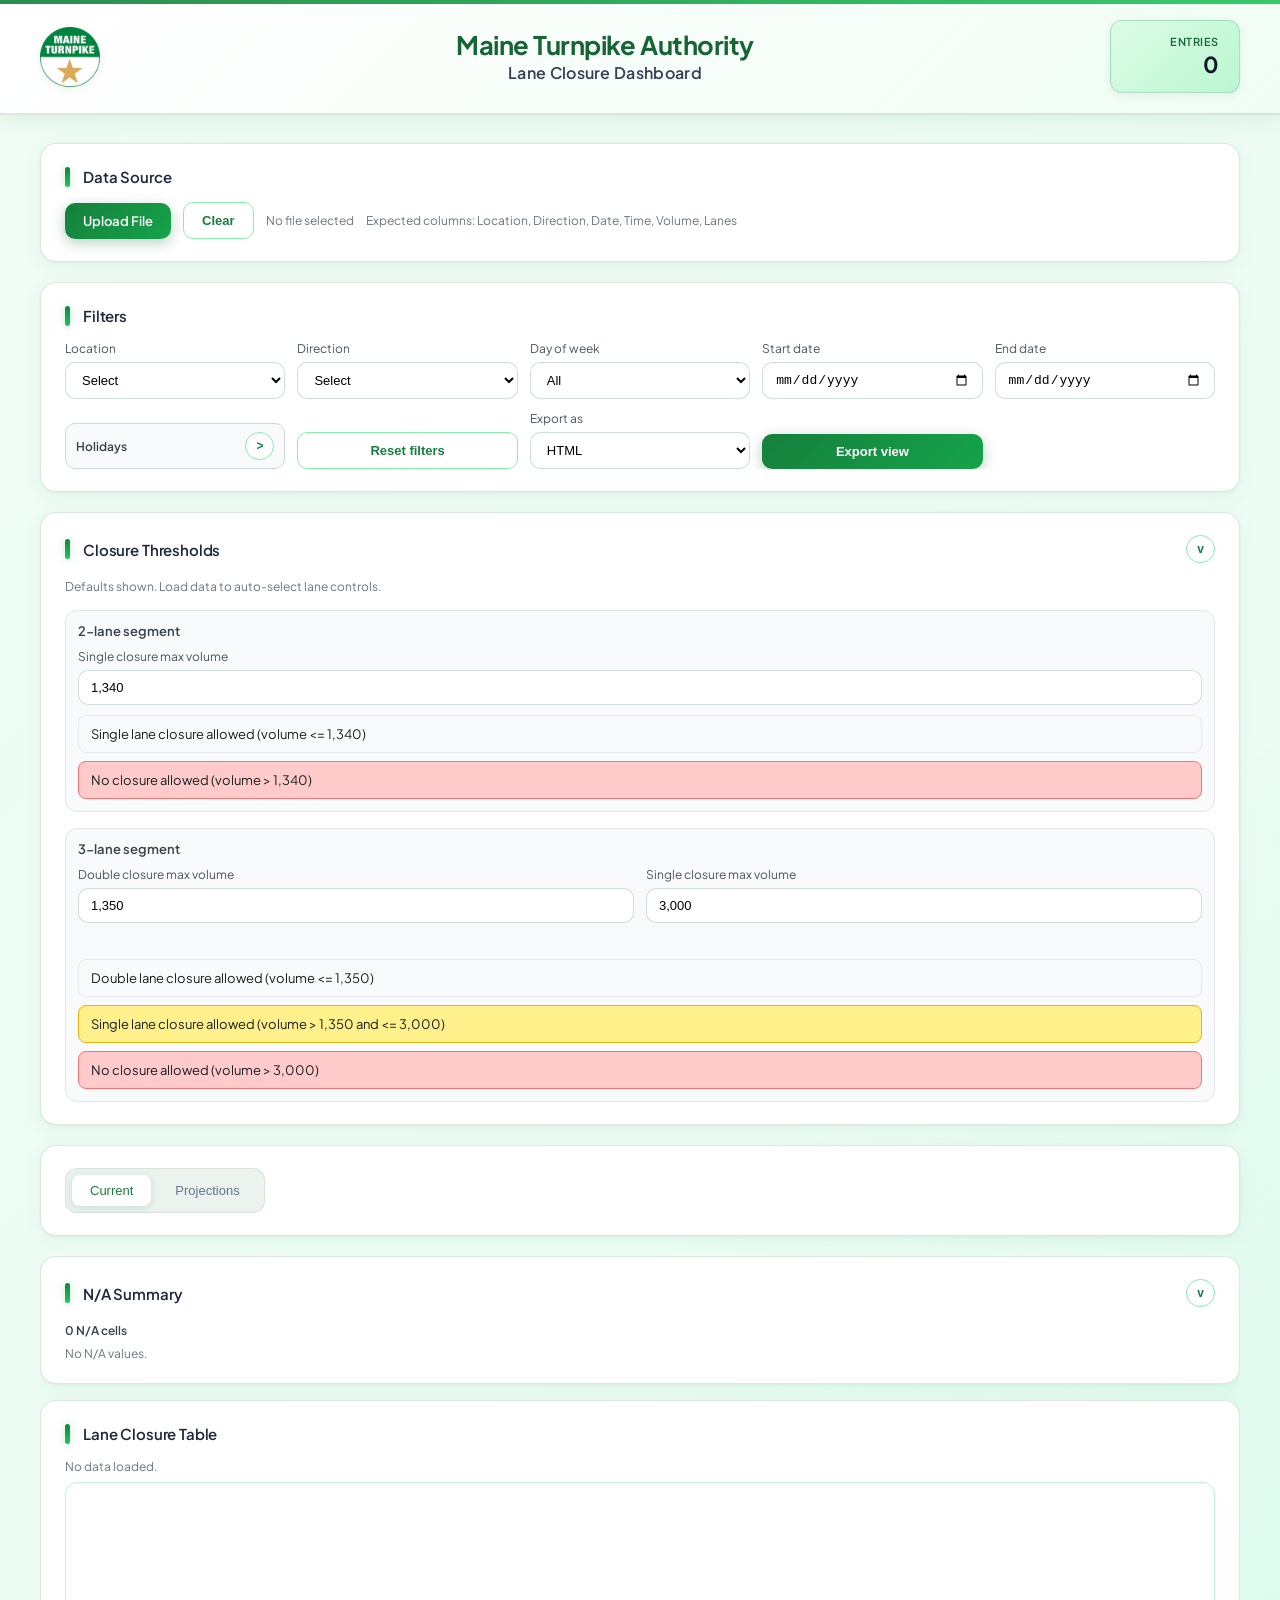
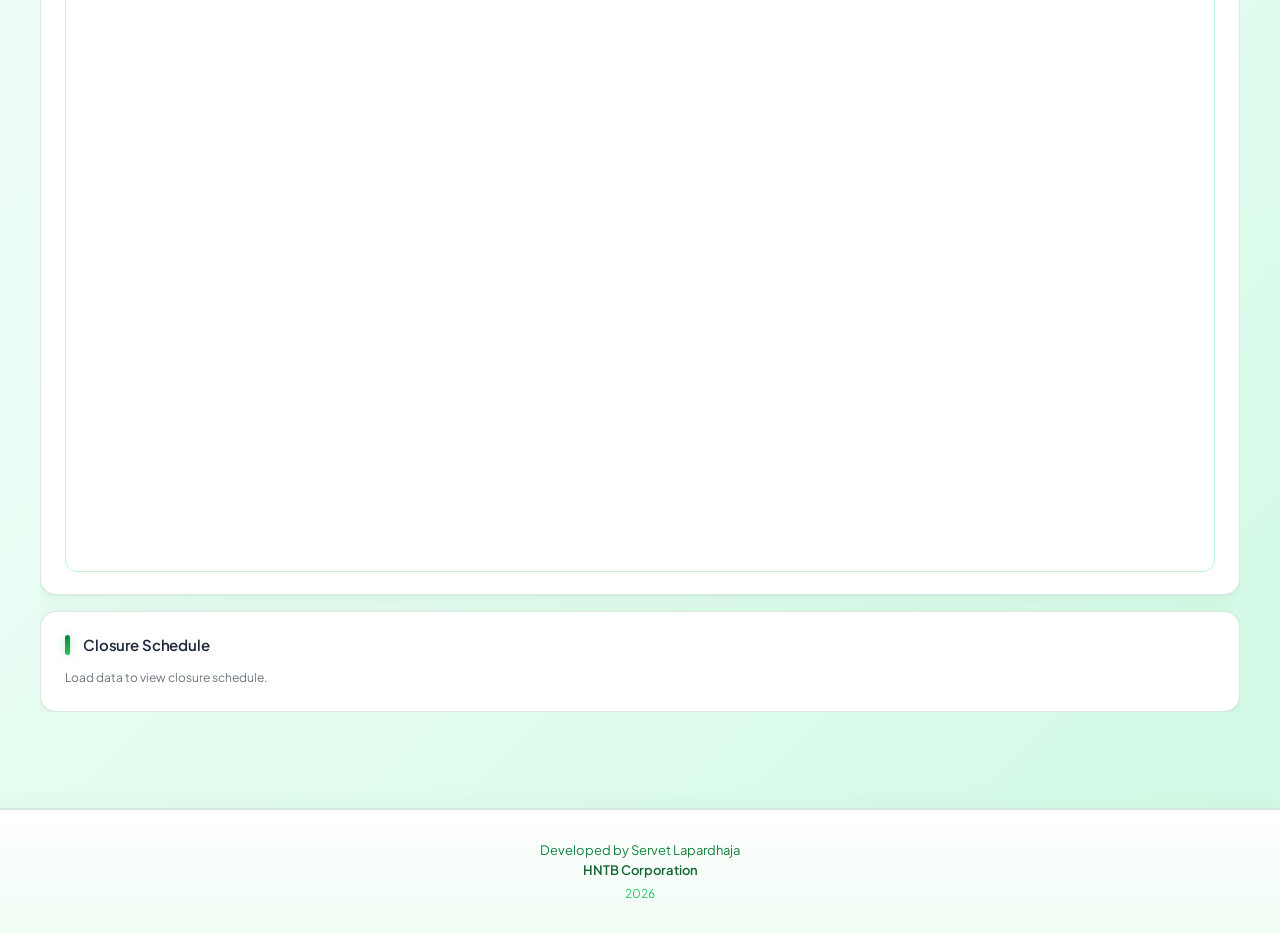
==== index.html @ 7da0a508 "first commit" ====
<!doctype html>
<html lang="en">
  <head>
    <meta charset="UTF-8" />
    <meta name="viewport" content="width=device-width, initial-scale=1" />
    <title>Maine Turnpike Authority – Lane Closure Dashboard</title>
    <link rel="preconnect" href="https://fonts.googleapis.com" />
    <link rel="preconnect" href="https://fonts.gstatic.com" crossorigin />
    <link href="https://fonts.googleapis.com/css2?family=Plus+Jakarta+Sans:wght@400;500;600;700&display=swap" rel="stylesheet" />
    <link rel="stylesheet" href="styles.css" />
  </head>
  <body>
    <header class="topbar">
      <img src="assets/MTALogo.png" alt="Maine Turnpike" class="header-logo" />
      <div class="header-title-wrap">
        <h1 class="title-brand">Maine Turnpike Authority</h1>
        <p class="title-app">Lane Closure Dashboard</p>
      </div>
      <div class="summary">
        <div class="summary-label">Entries</div>
        <div class="summary-value" id="rowCount">0</div>
      </div>
    </header>

    <main>
      <section class="card" id="fileDropZone">
        <div class="card-title">Data Source</div>
        <div class="controls">
          <label class="file-input">
            <input id="csvInput" type="file" accept=".csv,.xls,.xlsx" />
            <span>Upload File</span>
          </label>
          <button id="clearData" type="button" class="ghost">Clear</button>
          <div class="file-name" id="fileName">No file selected</div>
          <div class="hint">
            Expected columns: Location, Direction, Date, Time, Volume, Lanes
          </div>
        </div>
      </section>

      <section class="card">
        <div class="card-title">Filters</div>
        <div class="filters">
          <label>
            Location
            <select id="locationFilter">
              <option value="">Select</option>
            </select>
          </label>
          <label>
            Direction
            <select id="directionFilter">
              <option value="">Select</option>
            </select>
          </label>
          <label>
            Day of week
            <select id="weekdayFilter">
              <option value="all">All</option>
              <option value="mon-thu">Mon-Thu</option>
              <option value="1">Monday</option>
              <option value="2">Tuesday</option>
              <option value="3">Wednesday</option>
              <option value="4">Thursday</option>
              <option value="5">Friday</option>
              <option value="6">Saturday</option>
              <option value="0">Sunday</option>
            </select>
          </label>
          <label>
            Start date
            <input id="startDate" type="date" />
          </label>
          <label>
            End date
            <input id="endDate" type="date" />
          </label>
          <div class="checkbox-group collapsed" id="holidayCheckboxGroup">
            <div class="checkbox-title">
              Holidays
              <button
                id="toggleHolidays"
                type="button"
                class="ghost toggle-button"
                aria-expanded="false"
                aria-controls="holidayPanel"
                aria-label="Expand holidays"
              >
                &gt;
              </button>
            </div>
            <div id="holidayPanel" class="holiday-panel" aria-hidden="true">
              <label class="checkbox">
                <input id="holidayUS" type="checkbox" checked />
                US Federal
              </label>
              <label class="checkbox">
                <input id="holidayME" type="checkbox" checked />
                Maine
              </label>
              <label class="checkbox">
                <input id="holidayNH" type="checkbox" checked />
                New Hampshire
              </label>
              <div class="holiday-detail-header">
                <button
                  id="toggleHolidayDetail"
                  type="button"
                  class="ghost toggle-button"
                  aria-expanded="false"
                  aria-controls="holidayDetailList"
                  aria-label="Expand to select which holidays to show"
                >
                  &gt;
                </button>
                <span>Select which holidays to show</span>
              </div>
              <div id="holidayDetailList" class="holiday-detail-list collapsed" aria-hidden="true"></div>
            </div>
          </div>
          <button id="resetFilters" type="button" class="ghost">
            Reset filters
          </button>
          <label>
            Export as
            <select id="exportFormat">
              <option value="html">HTML</option>
              <option value="pdf">PDF</option>
              <option value="excel">Excel</option>
            </select>
          </label>
          <button id="exportView" type="button">Export view</button>
        </div>
      </section>

      <section class="card">
        <div class="card-title">
          Closure Thresholds
          <button
            id="toggleSettings"
            type="button"
            class="ghost toggle-button"
            aria-expanded="true"
            aria-controls="settingsPanel"
            aria-label="Collapse closure thresholds"
          >
            v
          </button>
        </div>
        <div class="collapsible-panel" id="settingsPanel">
          <div class="thresholds" id="thresholdsPanel">
            <div class="thresholds-meta" id="thresholdsMeta">
              Defaults shown. Load data to auto-select lane controls.
            </div>
            <div class="threshold-group" data-lanes="2">
              <div class="threshold-title">2-lane segment</div>
              <div class="threshold-controls">
                <label>
                  Single closure max volume
                  <input
                    id="threshold-2-single"
                    type="text"
                    inputmode="numeric"
                    pattern="[0-9]*"
                  />
                </label>
              </div>
              <div class="legend">
                <div class="legend-item tier-single">
                  Single lane closure allowed (<span id="threshold-2-single-label"></span>)
                </div>
                <div class="legend-item tier-none">
                  No closure allowed (<span id="threshold-2-none-label"></span>)
                </div>
              </div>
            </div>
            <div class="threshold-group" data-lanes="3">
              <div class="threshold-title">3-lane segment</div>
              <div class="threshold-controls">
                <label>
                  Double closure max volume
                  <input
                    id="threshold-3-double"
                    type="text"
                    inputmode="numeric"
                    pattern="[0-9]*"
                  />
                </label>
                <label>
                  Single closure max volume
                  <input
                    id="threshold-3-single"
                    type="text"
                    inputmode="numeric"
                    pattern="[0-9]*"
                  />
                </label>
              </div>
              <div class="threshold-error" id="threshold-3-error" aria-live="polite"></div>
              <div class="legend">
                <div class="legend-item tier-double">
                  Double lane closure allowed (<span id="threshold-3-double-label"></span>)
                </div>
                <div class="legend-item tier-single">
                  Single lane closure allowed (<span id="threshold-3-single-label"></span>)
                </div>
                <div class="legend-item tier-none">
                  No closure allowed (<span id="threshold-3-none-label"></span>)
                </div>
              </div>
            </div>
          </div>
        </div>
      </section>

      <section class="card">
        <div class="tab-bar">
          <button id="tabCurrent" type="button" class="tab-button is-active">
            Current
          </button>
          <button id="tabProjections" type="button" class="tab-button">
            Projections
          </button>
        </div>
      </section>

      <div id="currentView">
      <section class="card">
        <div class="card-title">
          N/A Summary
          <button
            id="toggleNaSummary"
            type="button"
            class="ghost toggle-button"
            aria-expanded="true"
            aria-controls="naSummaryPanel"
            aria-label="Collapse N/A summary"
          >
            v
          </button>
        </div>
        <div class="na-summary collapsible-panel" id="naSummaryPanel">
          <div class="na-summary-count" id="naSummaryCount">0 N/A cells</div>
          <div class="na-summary-list" id="naSummaryList">No N/A values.</div>
        </div>
      </section>

      <section class="card">
        <div class="card-title">Lane Closure Table</div>
        <div class="table-meta" id="tableMeta">No data loaded.</div>
        <div class="table-scrollbar" id="tableScrollbar">
          <div class="table-scrollbar-inner" id="tableScrollbarInner"></div>
        </div>
        <div class="table-wrap" id="tableWrap">
          <table>
            <thead id="tableHead"></thead>
            <tbody id="tableBody"></tbody>
          </table>
        </div>
      </section>

      <section class="card">
        <div class="card-title">Closure Schedule</div>
        <div class="closure-schedule-toggles" id="closureScheduleToggles">
          <button type="button" class="closure-toggle-btn is-active" id="closureToggleSingle" data-type="single">1-lane closure</button>
          <button type="button" class="closure-toggle-btn" id="closureToggleDouble" data-type="double">2-lane closure</button>
        </div>
        <div class="closure-schedule-meta" id="closureScheduleMeta">Select location and direction.</div>
        <div class="closure-schedule-hint" id="closureScheduleHint">
          Gray = no data. ANY = closure allowed all day.
        </div>
        <div class="closure-schedule-legend" id="closureScheduleLegend"></div>
        <div class="closure-schedule-layout">
          <div class="closure-schedule-tables" id="closureScheduleTablesWrap">
            <div class="closure-schedule-wrap closure-schedule-begin">
              <div class="closure-schedule-table-title">Closure Begin</div>
              <table>
                <thead id="closureScheduleBeginHead"></thead>
                <tbody id="closureScheduleBeginBody"></tbody>
              </table>
            </div>
            <div class="closure-schedule-wrap closure-schedule-end">
              <div class="closure-schedule-table-title">Closure End</div>
              <table>
                <thead id="closureScheduleEndHead"></thead>
                <tbody id="closureScheduleEndBody"></tbody>
              </table>
            </div>
          </div>
        </div>
      </section>
      </div>

      <div id="projectionsView" class="is-hidden">
        <section class="card">
          <div class="card-title">Projection Settings</div>
          <div class="projection-controls">
            <label>
              Target year
              <select id="projectionYear"></select>
            </label>
          </div>
          <div class="projection-locations">
            <div class="projection-title">Annual Growth Rate</div>
            <div id="projectionLocationRates"></div>
          </div>
        </section>

        <section class="card collapsed">
          <div class="card-title">
            Holiday Projection Mapping
            <button
              id="toggleHolidayMapping"
              type="button"
              class="ghost toggle-button"
              aria-expanded="false"
              aria-controls="projectionHolidayPanel"
              aria-label="Expand holiday projection mapping"
            >
              &gt;
            </button>
          </div>
          <div class="collapsible-panel" id="projectionHolidayPanel" aria-hidden="true">
            <div class="projection-holiday" id="projectionHolidaySummary">
              Load data to see holiday mappings.
            </div>
          </div>
        </section>

        <section class="card">
          <div class="card-title">Projected Lane Closure Table</div>
          <div class="table-meta" id="projectionTableMeta">No data loaded.</div>
          <div class="table-scrollbar" id="projectionTableScrollbar">
            <div
              class="table-scrollbar-inner"
              id="projectionTableScrollbarInner"
            ></div>
          </div>
          <div class="table-wrap" id="projectionTableWrap">
            <table>
              <thead id="projectionTableHead"></thead>
              <tbody id="projectionTableBody"></tbody>
            </table>
          </div>
        </section>

        <section class="card">
          <div class="card-title">Projected Closure Schedule</div>
          <div class="closure-schedule-toggles" id="projectionClosureToggles">
            <button type="button" class="closure-toggle-btn is-active" id="projectionClosureToggleSingle" data-type="single">1-lane closure</button>
            <button type="button" class="closure-toggle-btn" id="projectionClosureToggleDouble" data-type="double">2-lane closure</button>
          </div>
          <div class="closure-schedule-meta" id="projectionClosureScheduleMeta">Select location and direction.</div>
          <div class="closure-schedule-hint" id="projectionClosureScheduleHint">
            Gray = no data. ANY = closure allowed all day.
          </div>
          <div class="closure-schedule-legend" id="projectionClosureScheduleLegend"></div>
          <div class="closure-schedule-layout">
            <div class="closure-schedule-tables" id="projectionClosureScheduleTablesWrap">
              <div class="closure-schedule-wrap closure-schedule-begin">
                <div class="closure-schedule-table-title">Closure Begin</div>
                <table>
                  <thead id="projectionClosureScheduleBeginHead"></thead>
                  <tbody id="projectionClosureScheduleBeginBody"></tbody>
                </table>
              </div>
              <div class="closure-schedule-wrap closure-schedule-end">
                <div class="closure-schedule-table-title">Closure End</div>
                <table>
                  <thead id="projectionClosureScheduleEndHead"></thead>
                  <tbody id="projectionClosureScheduleEndBody"></tbody>
                </table>
              </div>
            </div>
          </div>
        </section>
      </div>
    </main>

    <footer class="app-footer">
      <p>Developed by Servet Lapardhaja</p>
      <p class="company">HNTB Corporation</p>
      <p class="year">2026</p>
    </footer>

    <div id="loadingOverlay" class="loading-overlay" aria-hidden="true">
      <div class="loading-overlay-content">
        <div class="loading-graphic">
          <div class="loading-progress-track"></div>
          <div class="loading-progress-bar"></div>
          <div class="loading-logo-wrap">
            <img src="assets/MTALogo.png" alt="" class="loading-logo" />
          </div>
        </div>
        <p class="loading-text">Loading data…</p>
        <p class="loading-subtext">Please wait until the file is loaded and calculated.</p>
      </div>
    </div>

    <script src="https://cdn.sheetjs.com/xlsx-0.20.3/package/dist/xlsx.full.min.js"></script>
    <script src="app.js"></script>
  </body>
</html>
---- styles.css ----
* {
  box-sizing: border-box;
}

body {
  margin: 0;
  font-family: "Plus Jakarta Sans", "Segoe UI", system-ui, sans-serif;
  background: linear-gradient(135deg, #f0fdf4 0%, #ecfdf5 50%, #d1fae5 100%);
  color: #1b1f23;
  overflow-x: hidden;
  max-width: 100vw;
  min-height: 100vh;
}

html {
  max-width: 100vw;
  overflow-x: hidden;
  scrollbar-width: thin;
  scrollbar-color: #22c55e #e2e8f0;
}

html::-webkit-scrollbar {
  width: 12px;
}

html::-webkit-scrollbar-track {
  background: linear-gradient(180deg, #f0fdf4 0%, #ecfdf5 50%, #dcfce7 100%);
  border-radius: 0;
}

html::-webkit-scrollbar-thumb {
  background: linear-gradient(180deg, #22c55e 0%, #15803d 100%);
  border-radius: 999px;
  border: 2px solid rgba(240, 253, 244, 0.8);
  min-height: 48px;
}

html::-webkit-scrollbar-thumb:hover {
  background: linear-gradient(180deg, #16a34a 0%, #166534 100%);
}

html::-webkit-scrollbar-thumb:active {
  background: linear-gradient(180deg, #15803d 0%, #14532d 100%);
  border-width: 2px;
}

html::-webkit-scrollbar-corner {
  background: #f0fdf4;
}

.topbar {
  display: flex;
  justify-content: space-between;
  align-items: center;
  padding: 20px 40px;
  background: linear-gradient(135deg, #ffffff 0%, #f0fdf4 100%);
  border-bottom: 2px solid rgba(22, 101, 52, 0.15);
  box-shadow: 0 4px 20px rgba(22, 101, 52, 0.1);
  gap: 24px;
  position: relative;
  overflow: hidden;
}

.topbar::before {
  content: "";
  position: absolute;
  top: 0;
  left: 0;
  right: 0;
  height: 4px;
  background: linear-gradient(90deg, #15803d, #22c55e);
  opacity: 0.9;
}

.header-logo {
  height: 60px;
  width: auto;
  flex-shrink: 0;
  filter: drop-shadow(0 2px 4px rgba(0, 0, 0, 0.06));
}

.header-title-wrap {
  flex: 1;
  display: flex;
  flex-direction: column;
  align-items: center;
  justify-content: center;
  gap: 2px;
}

.header-title-wrap h1 {
  margin: 0;
  font-size: clamp(1.25rem, 2.5vw, 1.6rem);
  font-weight: 700;
  letter-spacing: -0.02em;
  line-height: 1.2;
  color: #166534;
}

.header-title-wrap .title-app {
  margin: 0;
  font-size: clamp(0.875rem, 1.8vw, 1rem);
  font-weight: 600;
  color: #334155;
  letter-spacing: 0.02em;
}

.subtitle {
  margin: 0;
  color: #5b6772;
  font-size: 13px;
}

.summary {
  text-align: right;
  padding: 14px 20px;
  border-radius: 12px;
  background: linear-gradient(135deg, #dcfce7 0%, #bbf7d0 100%);
  border: 1px solid rgba(22, 101, 52, 0.2);
  min-width: 130px;
  box-shadow: 0 2px 8px rgba(22, 101, 52, 0.08);
}

.summary-label {
  font-size: 11px;
  font-weight: 600;
  color: #166534;
  text-transform: uppercase;
  letter-spacing: 0.05em;
}

.summary-value {
  font-size: 22px;
  font-weight: 700;
  color: #0f172a;
  margin-top: 2px;
}

.app-footer {
  text-align: center;
  padding: 28px 32px;
  margin-top: 40px;
  border-top: 2px solid rgba(22, 101, 52, 0.12);
  background: linear-gradient(180deg, #ffffff 0%, #f0fdf4 100%);
  color: #15803d;
  font-size: 13px;
  box-shadow: 0 -4px 20px rgba(22, 101, 52, 0.04);
}

.app-footer p {
  margin: 4px 0;
}

.app-footer .company {
  font-weight: 600;
  color: #166534;
}

.app-footer .year {
  font-size: 12px;
  color: #22c55e;
  margin-top: 8px;
}

.loading-overlay {
  display: none;
  position: fixed;
  inset: 0;
  z-index: 9999;
  background: rgba(21, 128, 61, 0.15);
  backdrop-filter: blur(4px);
  align-items: center;
  justify-content: center;
}

.loading-overlay.is-visible {
  display: flex;
}

.loading-overlay-content {
  background: #fff;
  padding: 32px 40px;
  border-radius: 16px;
  box-shadow: 0 8px 32px rgba(22, 101, 52, 0.2);
  border: 1px solid rgba(22, 101, 52, 0.2);
  text-align: center;
  min-width: 280px;
}

.loading-graphic {
  position: relative;
  width: 120px;
  height: 120px;
  margin: 0 auto 20px;
}

.loading-progress-track {
  position: absolute;
  inset: 0;
  border-radius: 50%;
  border: 5px solid rgba(22, 101, 52, 0.2);
}

.loading-progress-bar {
  position: absolute;
  inset: 0;
  border-radius: 50%;
  background: conic-gradient(
    from 0deg,
    #15803d 0deg 100deg,
    transparent 100deg 360deg
  );
  mask: radial-gradient(
    circle,
    transparent 42%,
    black 42%
  );
  -webkit-mask: radial-gradient(
    circle,
    transparent 42%,
    black 42%
  );
  animation: loading-progress-spin 1.2s linear infinite;
}

.loading-logo-wrap {
  position: absolute;
  inset: 28px;
  display: flex;
  align-items: center;
  justify-content: center;
  background: #fff;
  border-radius: 50%;
  box-shadow: 0 0 0 2px rgba(22, 101, 52, 0.1);
}

.loading-logo {
  width: 48px;
  height: auto;
  animation: loading-logo-pulse 1.2s ease-in-out infinite;
}

@keyframes loading-progress-spin {
  to { transform: rotate(360deg); }
}

@keyframes loading-logo-pulse {
  0%, 100% { opacity: 1; transform: scale(1); }
  50% { opacity: 0.85; transform: scale(1.05); }
}

.loading-text {
  margin: 0 0 6px;
  font-size: 16px;
  font-weight: 600;
  color: #166534;
}

.loading-subtext {
  margin: 0;
  font-size: 13px;
  color: #64748b;
}

main {
  padding: 28px 40px 56px;
  display: grid;
  gap: 20px;
  max-width: 1600px;
  margin: 0 auto;
  width: min(1600px, 100%);
  overflow-x: hidden;
}

.is-hidden {
  display: none !important;
}

#currentView,
#projectionsView {
  display: grid;
  gap: 16px;
  min-width: 0;
  overflow-x: hidden;
  width: 100%;
  max-width: 100%;
}

.card {
  background: #ffffff;
  border: 1px solid rgba(22, 101, 52, 0.15);
  border-radius: 16px;
  padding: 22px 24px;
  box-shadow: 0 4px 20px rgba(22, 101, 52, 0.06), 0 1px 3px rgba(0, 0, 0, 0.04);
  overflow: hidden;
  min-width: 0;
  width: 100%;
  max-width: 100%;
  transition: box-shadow 0.2s ease, transform 0.2s ease;
}

.card:hover {
  box-shadow: 0 8px 30px rgba(22, 101, 52, 0.1), 0 2px 6px rgba(0, 0, 0, 0.05);
}

.card-title {
  font-weight: 600;
  margin-bottom: 16px;
  font-size: 15px;
  color: #1e293b;
  display: inline-flex;
  align-items: center;
  gap: 8px;
  justify-content: space-between;
  width: 100%;
  position: relative;
  padding-left: 18px;
  letter-spacing: -0.01em;
}

.card-title::before {
  content: "";
  position: absolute;
  left: 0;
  top: 50%;
  transform: translateY(-50%);
  width: 5px;
  height: 20px;
  border-radius: 999px;
  background: linear-gradient(180deg, #15803d, #22c55e);
  box-shadow: 0 0 8px rgba(22, 197, 94, 0.3);
}

.controls {
  display: grid;
  grid-template-columns: auto auto auto 1fr;
  gap: 12px;
  align-items: center;
  min-width: 0;
}

.filters {
  display: grid;
  grid-template-columns: repeat(auto-fit, minmax(200px, 1fr));
  gap: 12px;
  align-items: end;
  width: 100%;
  max-width: 100%;
  min-width: 0;
  overflow-x: hidden;
}

.filters > * {
  min-width: 0;
  max-width: 100%;
}

.checkbox-group {
  display: grid;
  gap: 6px;
  padding: 8px 10px;
  border: 1px solid #cfd6dd;
  border-radius: 10px;
  background: #f8fafc;
  font-size: 12px;
  color: #4a5560;
}

.checkbox-title {
  font-weight: 600;
  color: #39414a;
  display: flex;
  align-items: center;
  justify-content: space-between;
}

.checkbox {
  display: flex;
  align-items: center;
  gap: 6px;
}

.holiday-panel {
  display: grid;
  gap: 6px;
}

.checkbox-group.collapsed .holiday-panel {
  display: none;
}

.holiday-detail-header {
  display: flex;
  align-items: center;
  gap: 6px;
  margin-top: 10px;
  font-size: 12px;
  color: #4a5560;
}

.holiday-detail-header .toggle-button {
  padding: 2px 6px;
}

.holiday-detail-list {
  margin-top: 6px;
  padding-left: 4px;
  border-left: 2px solid #e5e7eb;
  display: grid;
  gap: 8px;
}

.holiday-detail-list.collapsed {
  display: none;
}

.holiday-detail-group {
  display: grid;
  gap: 4px;
}

.holiday-detail-group-title {
  font-weight: 600;
  font-size: 11px;
  color: #6b7680;
  text-transform: uppercase;
  letter-spacing: 0.02em;
  margin-bottom: 2px;
}

.holiday-detail-checkbox {
  margin-left: 0;
}

label {
  display: grid;
  gap: 6px;
  font-size: 12px;
  color: #4a5560;
  min-width: 0;
}

select,
input[type="date"],
input[type="number"],
input[type="text"] {
  padding: 9px 12px;
  border: 1px solid rgba(22, 101, 52, 0.2);
  border-radius: 10px;
  font-size: 13px;
  background: #fff;
  width: 100%;
  transition: border-color 0.2s ease, box-shadow 0.2s ease;
  min-width: 0;
  max-width: 100%;
  display: block;
}

select:focus,
input[type="date"]:focus,
input[type="number"]:focus,
input[type="text"]:focus {
  outline: none;
  border-color: #15803d;
  box-shadow: 0 0 0 3px rgba(22, 101, 52, 0.15);
}

button {
  padding: 10px 18px;
  border: none;
  background: linear-gradient(135deg, #15803d 0%, #16a34a 100%);
  color: #fff;
  border-radius: 10px;
  font-size: 13px;
  font-weight: 600;
  cursor: pointer;
  box-shadow: 0 4px 14px rgba(22, 101, 52, 0.3);
  transition: all 0.2s ease;
}

button:hover {
  box-shadow: 0 6px 20px rgba(22, 101, 52, 0.35);
  transform: translateY(-1px);
}

button.ghost {
  background: #ffffff;
  color: #15803d;
  border: 1px solid #86efac;
  box-shadow: none;
}

button.ghost:hover {
  background: #f0fdf4;
  box-shadow: 0 2px 8px rgba(22, 101, 52, 0.1);
}

.tab-bar {
  display: inline-flex;
  gap: 6px;
  background: rgba(22, 101, 52, 0.08);
  padding: 6px;
  border-radius: 12px;
  border: 1px solid rgba(22, 101, 52, 0.1);
}

.tab-button {
  border: none;
  background: transparent;
  color: #64748b;
  padding: 8px 18px;
  border-radius: 8px;
  cursor: pointer;
  font-size: 13px;
  font-weight: 500;
  box-shadow: none;
  transition: all 0.2s ease;
}

.tab-button:hover {
  color: #15803d;
  background: rgba(255, 255, 255, 0.6);
}

.tab-button.is-active {
  background: #ffffff;
  color: #15803d;
  box-shadow: 0 2px 8px rgba(22, 101, 52, 0.15);
}

.projection-controls {
  display: grid;
  grid-template-columns: repeat(auto-fit, minmax(180px, 1fr));
  gap: 12px;
  align-items: end;
}

.projection-locations {
  margin-top: 12px;
  display: grid;
  gap: 8px;
}

.projection-title {
  font-weight: 600;
  color: #39414a;
  font-size: 12px;
}

.projection-rate-row {
  display: grid;
  grid-template-columns: minmax(160px, 1fr) 160px auto;
  gap: 12px;
  align-items: center;
}

.projection-rate-suffix {
  color: #6b7680;
  font-size: 14px;
}

.projection-source-tooltip {
  position: fixed;
  z-index: 10000;
  padding: 10px 14px;
  background: #1e293b;
  color: #f1f5f9;
  font-size: 12px;
  border-radius: 10px;
  box-shadow: 0 10px 25px rgba(0, 0, 0, 0.25);
  pointer-events: none;
  max-width: 220px;
  opacity: 0;
  transition: opacity 0.15s ease;
}

.projection-source-tooltip.is-visible {
  opacity: 1;
}

.projection-source-tooltip .tooltip-title {
  font-weight: 600;
  color: #94a3b8;
  margin-bottom: 6px;
  font-size: 11px;
  text-transform: uppercase;
  letter-spacing: 0.03em;
}

.projection-source-tooltip .tooltip-row {
  margin-bottom: 2px;
}

.projection-source-tooltip .tooltip-row:last-child {
  margin-bottom: 0;
}

.projection-holiday {
  font-size: 12px;
  color: #6b7680;
}

.projection-holiday table {
  width: 100%;
  border-collapse: collapse;
  font-size: 12px;
}

.projection-holiday th,
.projection-holiday td {
  border: 1px solid #e2e6ea;
  padding: 6px 8px;
  text-align: left;
}

.projection-holiday th {
  background: #f8fafc;
}

.toggle-button {
  font-size: 12px;
  padding: 6px 10px;
  border-radius: 999px;
}

.card.collapsed .collapsible-panel {
  display: none;
}

#fileDropZone.is-dragover {
  border-color: #15803d;
  background: rgba(34, 197, 94, 0.06);
  box-shadow: 0 0 0 2px rgba(22, 101, 52, 0.2);
}

.file-input input {
  display: none;
}

.file-input span {
  display: inline-block;
  padding: 10px 18px;
  border: none;
  border-radius: 10px;
  font-size: 13px;
  font-weight: 600;
  cursor: pointer;
  color: #ffffff;
  background: linear-gradient(135deg, #15803d 0%, #16a34a 100%);
  box-shadow: 0 4px 14px rgba(22, 101, 52, 0.3);
  transition: all 0.2s ease;
  transition: background 0.15s ease, color 0.15s ease, border-color 0.15s ease, transform 0.15s ease, filter 0.15s ease;
}

.file-input span:hover {
  filter: brightness(0.96);
  transform: translateY(-1px);
}

.file-name {
  font-size: 12px;
  color: #6b7680;
  overflow: hidden;
  text-overflow: ellipsis;
  white-space: nowrap;
}

.hint {
  font-size: 12px;
  color: #6b7680;
}

.legend {
  display: grid;
  gap: 8px;
}

.thresholds {
  display: grid;
  gap: 16px;
}

.thresholds-meta {
  font-size: 12px;
  color: #6b7680;
}

.threshold-group {
  border: 1px solid #e2e6ea;
  border-radius: 12px;
  padding: 12px;
  background: #f8fafc;
  display: grid;
  gap: 10px;
}

.threshold-title {
  font-weight: 600;
  color: #39414a;
  font-size: 13px;
}

.threshold-controls {
  display: grid;
  grid-template-columns: repeat(auto-fit, minmax(180px, 1fr));
  gap: 12px;
}

.threshold-controls input {
  direction: ltr;
  text-align: left;
}

.threshold-error {
  font-size: 12px;
  color: #dc2626;
  min-height: 16px;
}

.legend-item {
  padding: 10px 12px;
  border-radius: 8px;
  font-size: 13px;
}

.tier-double {
  background: #e0f2fe;
  border: 1px solid #7dd3fc;
}

.tier-single {
  background: #fef08a;
  border: 1px solid #eab308;
}

/* 2-lane: single closure allowed = whitish (matches table cells) */
.threshold-group[data-lanes="2"] .legend-item.tier-single {
  background: #f8fafc;
  border-color: #e2e8f0;
}

/* 3-lane: double closure allowed = whitish (matches table cells) */
.threshold-group[data-lanes="3"] .legend-item.tier-double {
  background: #f8fafc;
  border-color: #e2e8f0;
}

.tier-none {
  background: #fecaca;
  border: 1px solid #f87171;
}

.table-wrap {
  overflow: auto;
  border: 1px solid #bbf7d0;
  border-radius: 12px;
  max-width: 100%;
  max-height: 90vh;
  min-height: 690px;
  width: 100%;
  display: block;
  scrollbar-width: thin;
  scrollbar-color: #86efac transparent;
  contain: layout;
}

.table-scrollbar {
  overflow-x: auto;
  overflow-y: hidden;
  height: 12px;
  border-radius: 999px;
  background: #dcfce7;
  margin-bottom: 8px;
  display: none !important;
  width: 100%;
  max-width: 100%;
  contain: layout;
}

.table-scrollbar-inner {
  height: 1px;
  width: 0;
}

.table-scrollbar::-webkit-scrollbar {
  height: 10px;
}

.table-scrollbar::-webkit-scrollbar-thumb {
  background: #86efac;
  border-radius: 999px;
}

.table-scrollbar::-webkit-scrollbar-track {
  background: transparent;
}

.table-wrap::-webkit-scrollbar {
  height: 10px;
  width: 10px;
}

.table-wrap::-webkit-scrollbar-thumb {
  background: #86efac;
  border-radius: 999px;
}

.table-wrap::-webkit-scrollbar-track {
  background: transparent;
}

table {
  width: max-content;
  min-width: 100%;
  border-collapse: collapse;
  font-size: 12px;
}

thead th {
  position: sticky;
  top: 0;
  background: #f0fdf4;
  text-align: center;
  padding: 6px 8px;
  border-bottom: 1px solid #e2e6ea;
  border-right: 1px solid #eef1f4;
  white-space: nowrap;
}

.date-clickable {
  cursor: pointer;
}

.holiday-header {
  background: #dcfce7;
  position: sticky;
}

.holiday-header::after {
  content: "";
  display: block;
  width: 18px;
  height: 3px;
  background: #15803d;
  border-radius: 999px;
  margin-top: 4px;
}

tbody td {
  padding: 6px 8px;
  border-bottom: 1px solid #eef1f4;
  border-right: 1px solid #eef1f4;
  white-space: nowrap;
  text-align: center;
}

thead th:first-child,
tbody td:first-child {
  position: sticky;
  left: 0;
  background: #f0fdf4;
  z-index: 2;
  text-align: left;
}

tbody td:first-child {
  font-weight: 600;
}

.date-header {
  cursor: pointer;
  transition: background 0.15s ease, box-shadow 0.15s ease;
}

.date-header:hover {
  box-shadow: inset 0 0 0 2px rgba(22, 101, 52, 0.3);
}

.cell-double {
  background: #f0f9ff;
}

.cell-single {
  background: #fef08a;
}

/* 2 lanes: single lane closure allowed = whitish */
.table-wrap[data-lanes="2"] .cell-single {
  background: #f8fafc;
}

/* 3 lanes: double lane closure allowed = whitish */
.table-wrap[data-lanes="3"] .cell-double {
  background: #f8fafc;
}

.cell-none {
  background: #fecaca;
}

.cell-unknown {
  background: #f3f4f6;
  color: #6b7280;
}

.cell-na {
  background: #fef2f2;
  color: #b91c1c;
  font-weight: 700;
}

/* Thick vertical border when month changes */
th.month-boundary,
tbody td.month-boundary {
  border-left: 3px solid #166534;
}

/* Month labels above date headers */
th.month-label {
  font-weight: 600;
  font-size: 11px;
  text-transform: uppercase;
  letter-spacing: 0.04em;
  color: #334155;
  background: #e2e8f0;
  border-bottom: 1px solid #cbd5e1;
  border-right: 1px solid #eef1f4;
  padding: 4px 8px;
}

th.month-label-clickable {
  cursor: pointer;
}

th.month-label-clickable:hover {
  background: #cbd5e1;
}

.na-summary {
  display: grid;
  gap: 8px;
}

.na-summary-count {
  font-size: 12px;
  color: #39414a;
  font-weight: 600;
}

.na-summary-list {
  font-size: 12px;
  color: #6b7680;
  max-height: 200px;
  overflow-y: auto;
}

.na-summary-list ul {
  margin: 0;
  padding-left: 16px;
}

.table-meta {
  font-size: 12px;
  color: #6b7680;
  margin-bottom: 8px;
}

.closure-schedule-toggles {
  display: flex;
  gap: 8px;
  margin-bottom: 8px;
}

.closure-toggle-btn {
  padding: 6px 14px;
  font-size: 12px;
  font-weight: 600;
  border-radius: 8px;
  border: 1px solid rgba(22, 101, 52, 0.3);
  background: #fff;
  color: #334155;
  cursor: pointer;
  transition: all 0.15s ease;
}

.closure-toggle-btn:hover {
  border-color: rgba(22, 101, 52, 0.5);
  background: rgba(240, 253, 244, 0.5);
}

.closure-toggle-btn.is-active {
  background: #15803d;
  border-color: #15803d;
  color: #fff;
}

.closure-schedule-meta {
  font-size: 12px;
  color: #6b7680;
  margin-bottom: 4px;
}

.closure-schedule-hint {
  font-size: 12px;
  color: #475569;
  margin-bottom: 8px;
  line-height: 1.5;
}

.closure-schedule-layout {
  display: flex;
  gap: 24px;
  align-items: flex-start;
}

.closure-schedule-tables {
  display: flex;
  gap: 20px;
  flex: 1;
  min-width: 0;
}

.closure-schedule-wrap {
  flex: 1;
  min-width: 280px;
  overflow-x: auto;
  border: 1px solid rgba(22, 101, 52, 0.15);
  border-radius: 10px;
  background: #fff;
}

.closure-schedule-table-title {
  font-weight: 700;
  font-size: 12px;
  text-transform: uppercase;
  letter-spacing: 0.05em;
  color: #166534;
  padding: 8px 10px;
  background: #dcfce7;
  border-bottom: 1px solid rgba(22, 101, 52, 0.15);
  border-radius: 10px 10px 0 0;
}

.closure-schedule-legend {
  display: flex;
  align-items: center;
  gap: 16px;
  padding: 12px 16px;
  background: #f8fafc;
  border: 1px solid #e2e8f0;
  border-radius: 8px;
  font-size: 12px;
  line-height: 1.5;
  margin-bottom: 12px;
}

.closure-schedule-legend-title {
  font-weight: 700;
  font-size: 13px;
  color: #334155;
  flex-shrink: 0;
}

.closure-schedule-colorbar {
  flex: 1;
  min-width: 180px;
  max-width: 420px;
}

.closure-schedule-colorbar-strip {
  height: 18px;
  border-radius: 6px;
}

.closure-schedule-colorbar-labels {
  position: relative;
  margin-top: 6px;
  height: 18px;
}

.closure-schedule-colorbar-label {
  position: absolute;
  transform: translateX(-50%);
  font-size: 11px;
  font-weight: 500;
  color: #475569;
  white-space: nowrap;
}

.closure-schedule-colorbar-extra {
  display: flex;
  align-items: center;
  gap: 12px;
  flex-shrink: 0;
  font-size: 12px;
  font-weight: 500;
  color: #475569;
}

.closure-schedule-legend-swatch {
  width: 16px;
  height: 14px;
  border-radius: 3px;
  flex-shrink: 0;
  border: 1px solid rgba(0,0,0,0.08);
  display: inline-block;
  vertical-align: middle;
}

.closure-schedule-legend-any {
  background: #e2e8f0;
}

.closure-schedule-legend-nodata {
  background: #cbd5e1;
}

.closure-schedule-wrap table {
  font-size: 12px;
  table-layout: fixed;
  width: 100%;
}

.closure-schedule-wrap th:first-child,
.closure-schedule-wrap td:first-child {
  width: 92px;
  white-space: nowrap;
}

.closure-schedule-wrap thead th {
  background: #f0fdf4;
  padding: 10px 14px;
}

.closure-schedule-wrap tbody td {
  padding: 8px 14px;
}

.closure-section-header {
  position: sticky;
  left: 0;
  z-index: 2;
  background: #dcfce7 !important;
  font-weight: 700;
  font-size: 11px;
  text-transform: uppercase;
  letter-spacing: 0.05em;
  color: #166534;
  padding: 10px 12px !important;
  min-width: 0;
}

.closure-day-label {
  font-weight: 600;
  color: #334155;
  min-width: 0;
}

.closure-cell-no-data {
  background: #cbd5e1;
}

.closure-cell-any {
  background: #e2e8f0;
  color: #64748b;
}

@media (max-width: 720px) {
  .controls {
    grid-template-columns: 1fr;
  }

  .closure-schedule-layout {
    flex-direction: column;
  }

  .closure-schedule-tables {
    flex-direction: column;
  }
}
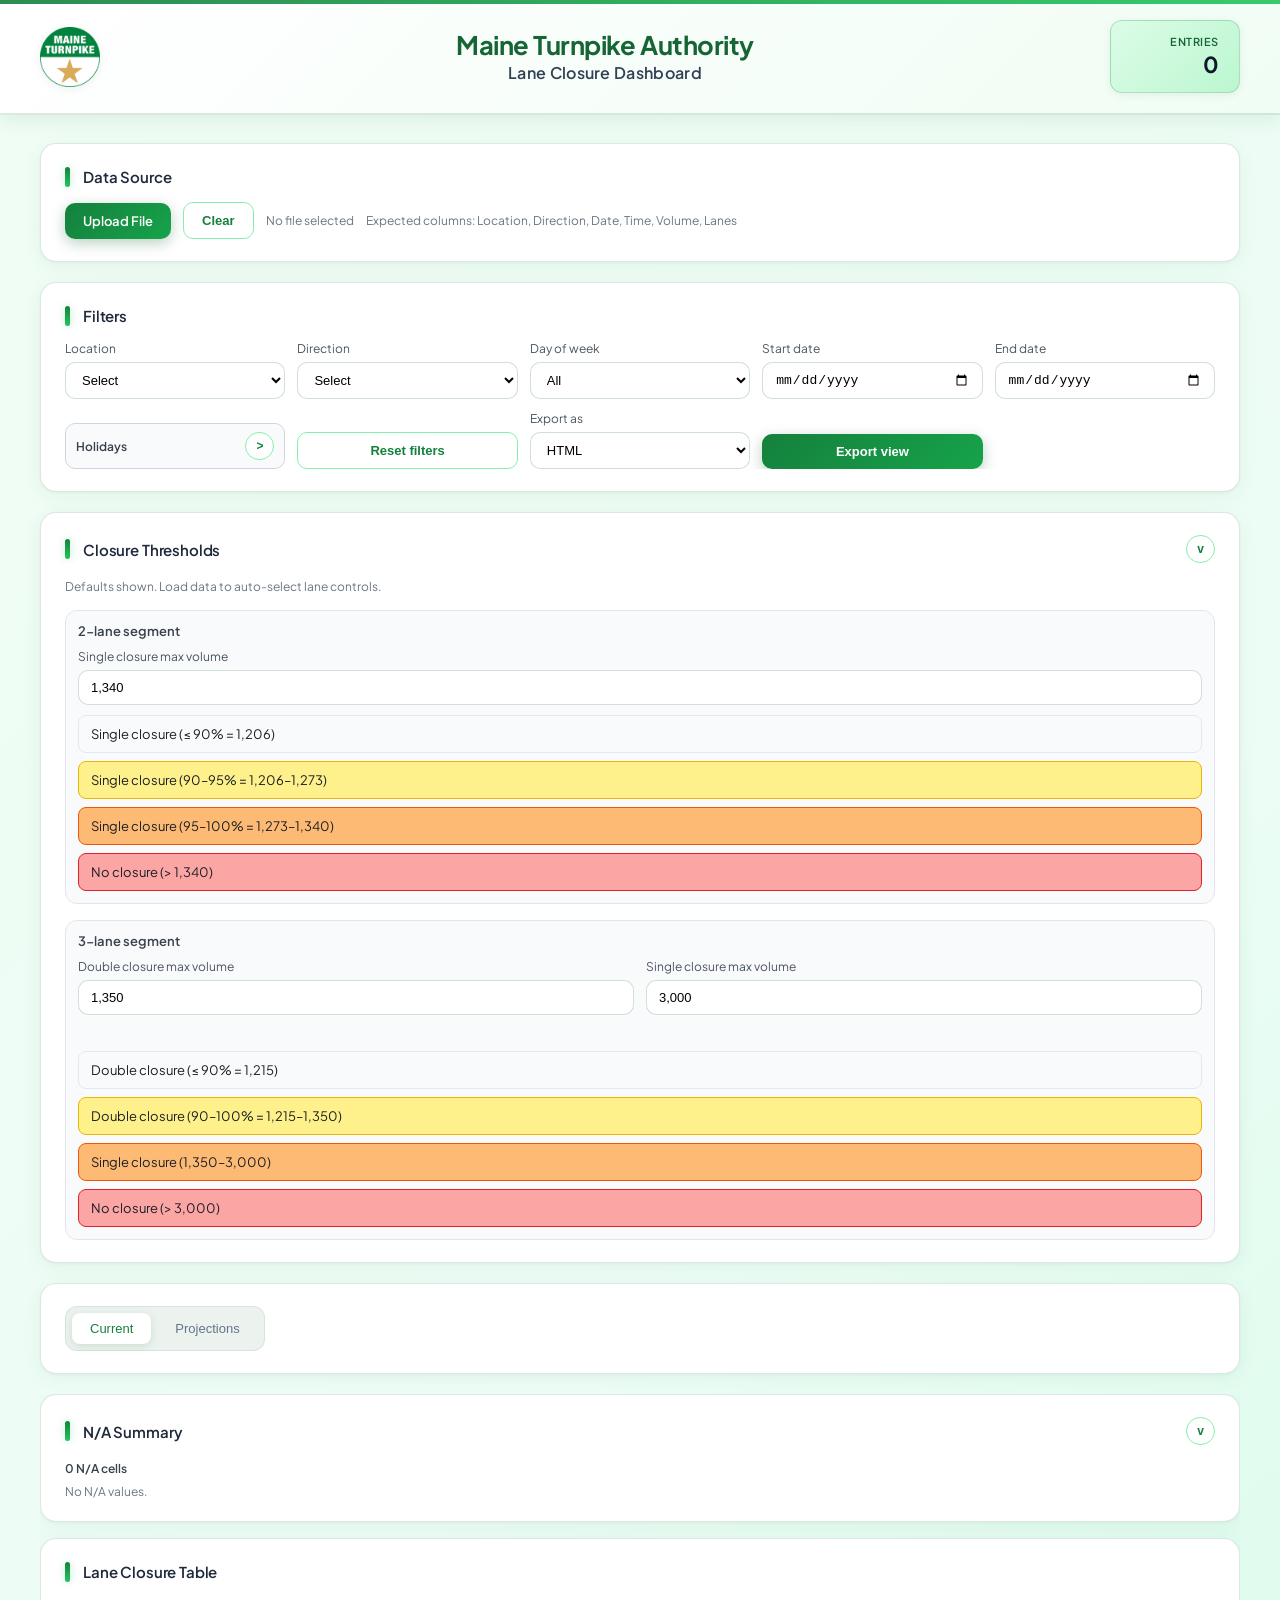
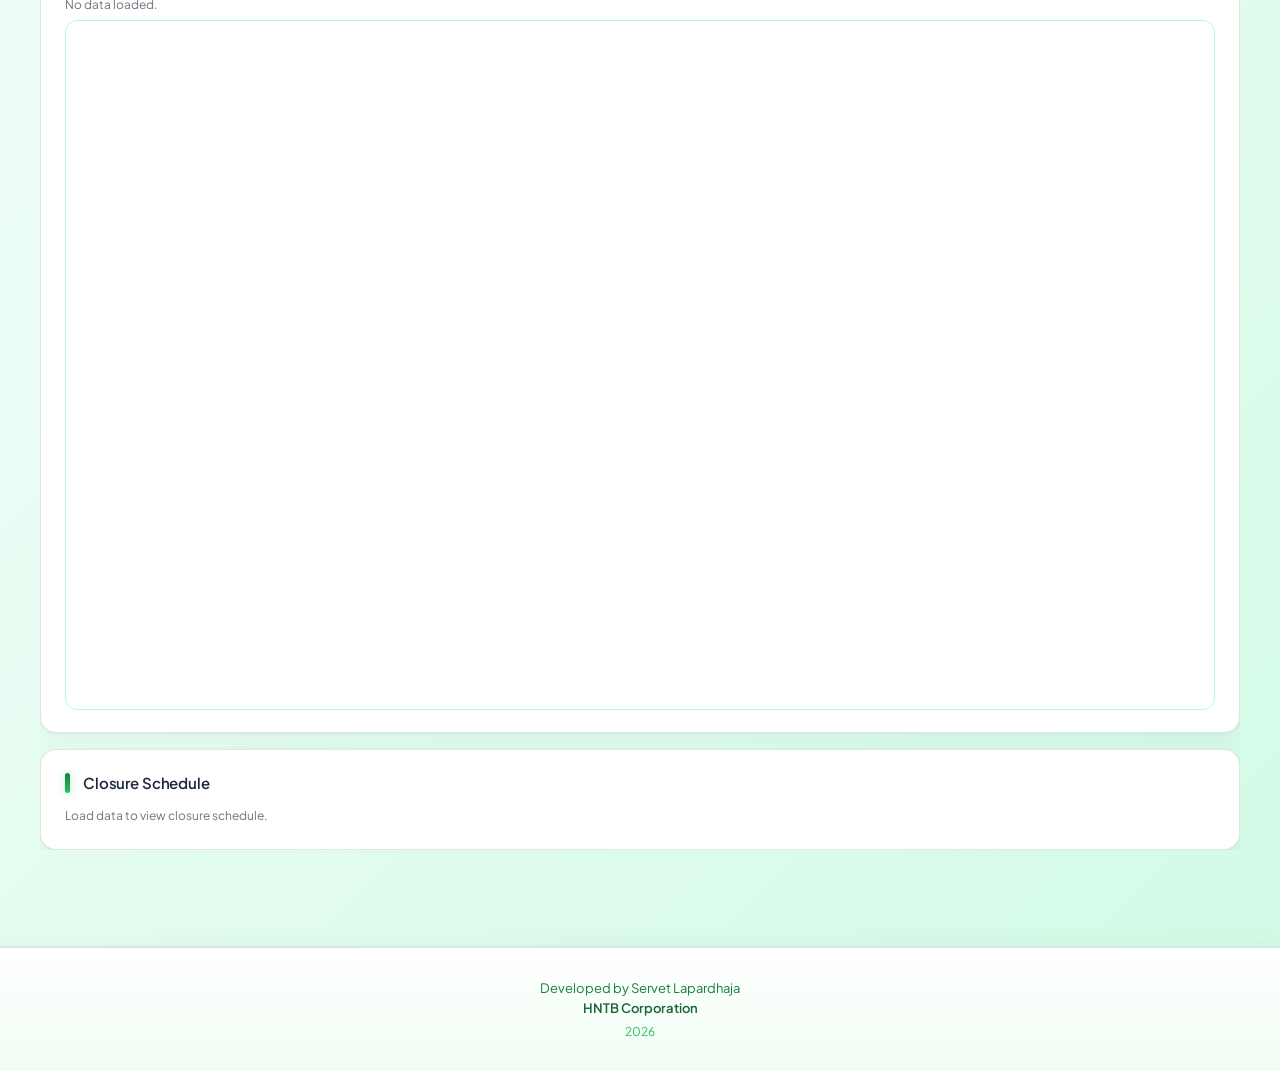
==== commit 23be4324: "Refactor threshold handling and update UI for lane closures - Enhanced `deriveTier` function to incl" ====
--- a/index.html
+++ b/index.html
@@ -4,6 +4,7 @@
     <meta charset="UTF-8" />
     <meta name="viewport" content="width=device-width, initial-scale=1" />
     <title>Maine Turnpike Authority – Lane Closure Dashboard</title>
+    <link rel="icon" type="image/png" href="assets/MTALogo.png" />
     <link rel="preconnect" href="https://fonts.googleapis.com" />
     <link rel="preconnect" href="https://fonts.gstatic.com" crossorigin />
     <link href="https://fonts.googleapis.com/css2?family=Plus+Jakarta+Sans:wght@400;500;600;700&display=swap" rel="stylesheet" />
@@ -58,6 +59,7 @@
             <select id="weekdayFilter">
               <option value="all">All</option>
               <option value="mon-thu">Mon-Thu</option>
+              <option value="mon-wed">Mon-Wed</option>
               <option value="1">Monday</option>
               <option value="2">Tuesday</option>
               <option value="3">Wednesday</option>
@@ -166,11 +168,11 @@
                 </label>
               </div>
               <div class="legend">
-                <div class="legend-item tier-single">
-                  Single lane closure allowed (<span id="threshold-2-single-label"></span>)
-                </div>
+                <div class="legend-item tier-single-ok">Single closure (≤ 90% = <span id="threshold-2-white-label"></span>)</div>
+                <div class="legend-item tier-single-yellow">Single closure (90–95% = <span id="threshold-2-yellow-label"></span>)</div>
+                <div class="legend-item tier-single-orange">Single closure (95–100% = <span id="threshold-2-orange-label"></span>)</div>
                 <div class="legend-item tier-none">
-                  No closure allowed (<span id="threshold-2-none-label"></span>)
+                  No closure (<span id="threshold-2-none-label"></span>)
                 </div>
               </div>
             </div>
@@ -198,14 +200,11 @@
               </div>
               <div class="threshold-error" id="threshold-3-error" aria-live="polite"></div>
               <div class="legend">
-                <div class="legend-item tier-double">
-                  Double lane closure allowed (<span id="threshold-3-double-label"></span>)
-                </div>
-                <div class="legend-item tier-single">
-                  Single lane closure allowed (<span id="threshold-3-single-label"></span>)
-                </div>
+                <div class="legend-item tier-double-ok">Double closure (≤ 90% = <span id="threshold-3-white-label"></span>)</div>
+                <div class="legend-item tier-double-yellow">Double closure (90–100% = <span id="threshold-3-yellow-label"></span>)</div>
+                <div class="legend-item tier-single-orange">Single closure (<span id="threshold-3-single-label"></span>)</div>
                 <div class="legend-item tier-none">
-                  No closure allowed (<span id="threshold-3-none-label"></span>)
+                  No closure (<span id="threshold-3-none-label"></span>)
                 </div>
               </div>
             </div>
--- a/styles.css
+++ b/styles.css
@@ -723,9 +723,22 @@
   font-size: 13px;
 }
 
-.tier-double {
-  background: #e0f2fe;
-  border: 1px solid #7dd3fc;
+.tier-double-ok,
+.tier-single-ok {
+  background: #f8fafc;
+  border: 1px solid #e2e8f0;
+}
+
+.tier-double-yellow,
+.tier-single-yellow {
+  background: #fef08a;
+  border: 1px solid #eab308;
+}
+
+.tier-double-orange,
+.tier-single-orange {
+  background: #fdba74;
+  border: 1px solid #ea580c;
 }
 
 .tier-single {
@@ -733,21 +746,9 @@
   border: 1px solid #eab308;
 }
 
-/* 2-lane: single closure allowed = whitish (matches table cells) */
-.threshold-group[data-lanes="2"] .legend-item.tier-single {
-  background: #f8fafc;
-  border-color: #e2e8f0;
-}
-
-/* 3-lane: double closure allowed = whitish (matches table cells) */
-.threshold-group[data-lanes="3"] .legend-item.tier-double {
-  background: #f8fafc;
-  border-color: #e2e8f0;
-}
-
 .tier-none {
-  background: #fecaca;
-  border: 1px solid #f87171;
+  background: #fca5a5;
+  border: 1px solid #dc2626;
 }
 
 .table-wrap {
@@ -876,26 +877,24 @@
   box-shadow: inset 0 0 0 2px rgba(22, 101, 52, 0.3);
 }
 
-.cell-double {
-  background: #f0f9ff;
-}
-
-.cell-single {
+/* Warning bands: white (<90%), yellow (90-95%), orange (95-100%) */
+.cell-single-ok,
+.cell-double-ok {
+  background: #f8fafc;
+}
+
+.cell-single-yellow,
+.cell-double-yellow {
   background: #fef08a;
 }
 
-/* 2 lanes: single lane closure allowed = whitish */
-.table-wrap[data-lanes="2"] .cell-single {
-  background: #f8fafc;
-}
-
-/* 3 lanes: double lane closure allowed = whitish */
-.table-wrap[data-lanes="3"] .cell-double {
-  background: #f8fafc;
+.cell-single-orange,
+.cell-double-orange {
+  background: #fdba74;
 }
 
 .cell-none {
-  background: #fecaca;
+  background: #fca5a5;
 }
 
 .cell-unknown {
@@ -1070,6 +1069,7 @@
 .closure-schedule-colorbar-strip {
   height: 18px;
   border-radius: 6px;
+  background-color: #f8fafc;
 }
 
 .closure-schedule-colorbar-labels {
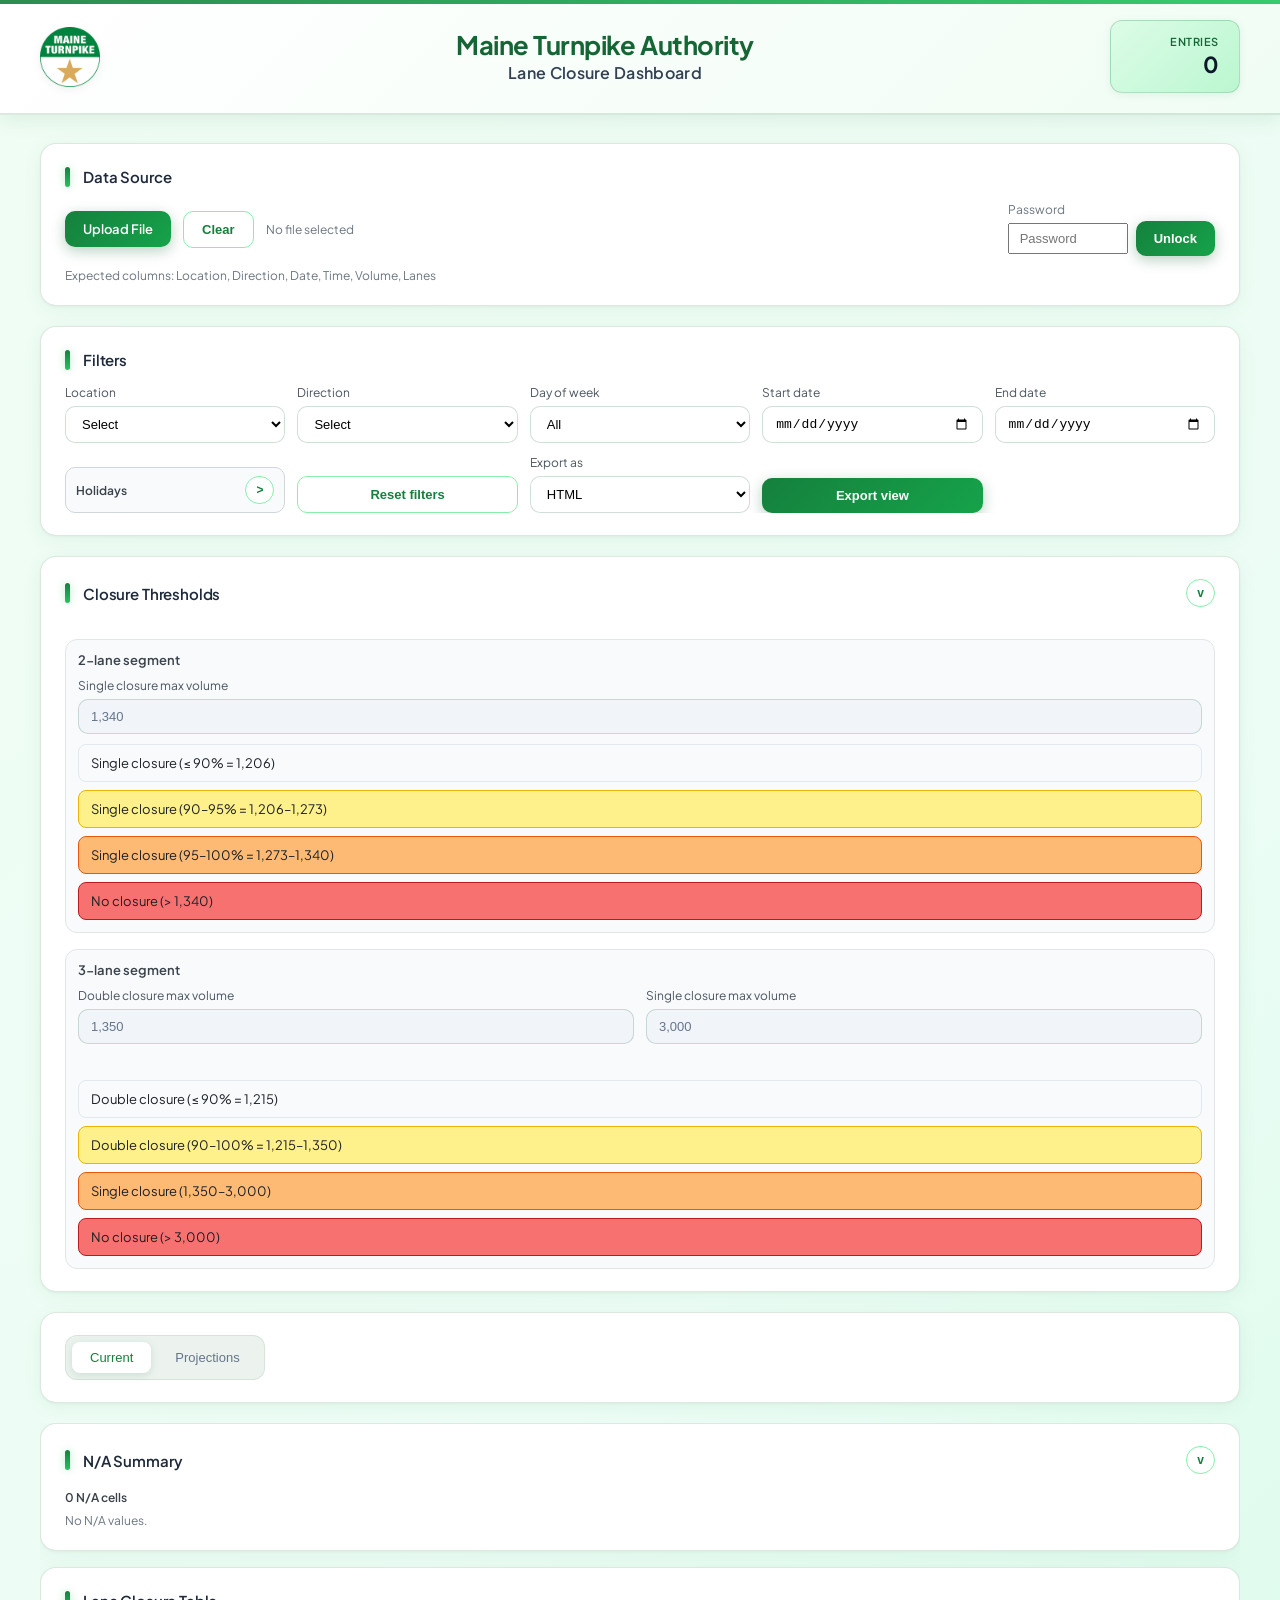
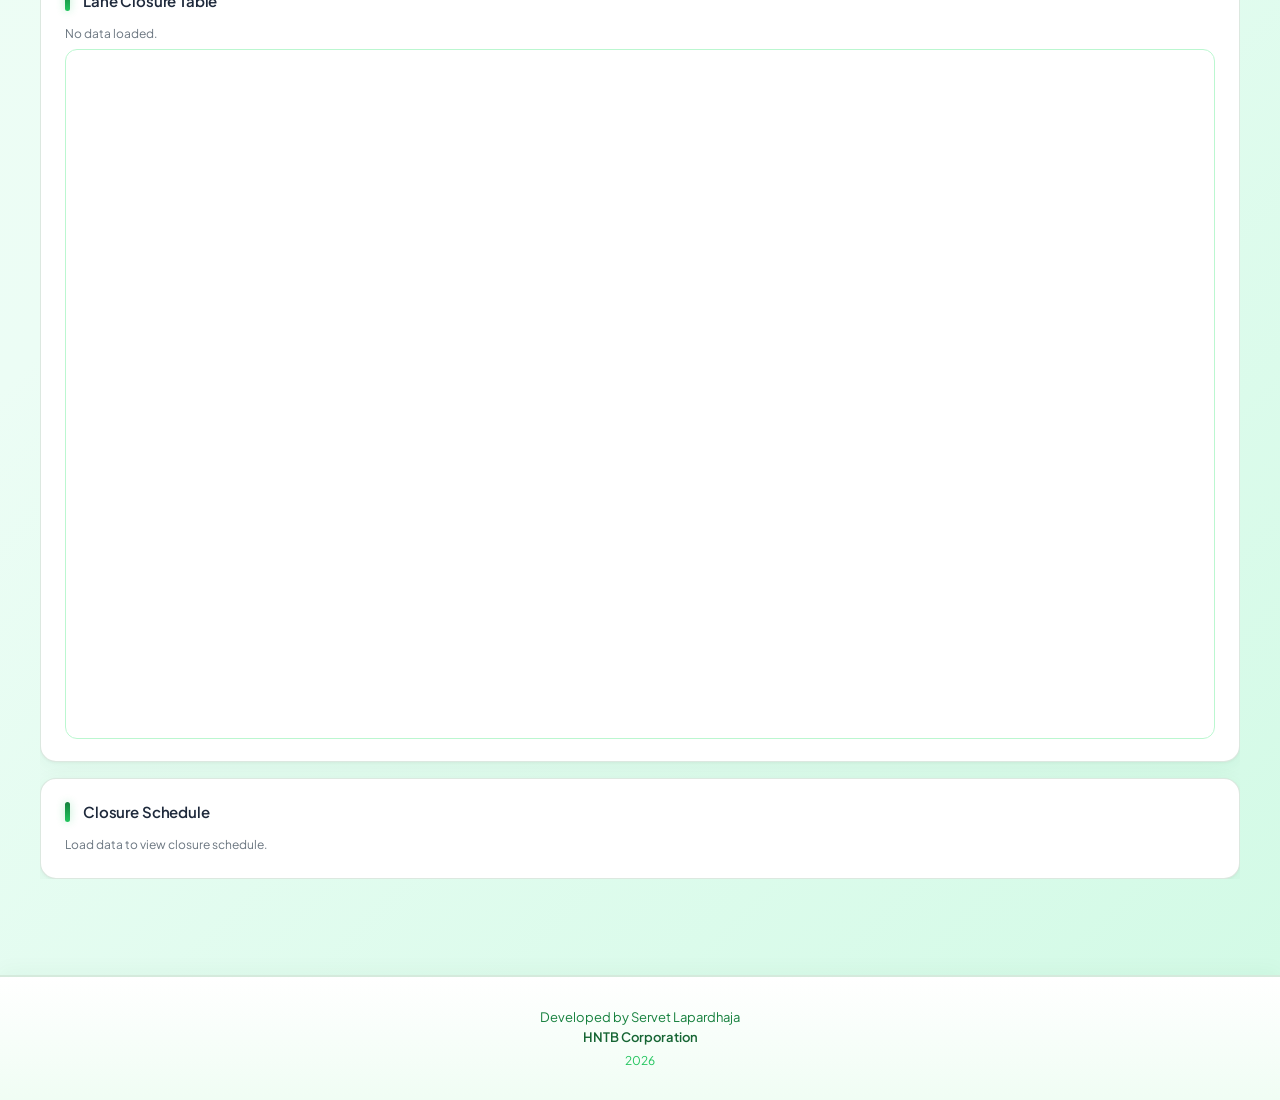
==== commit 89c0aea5: "Implement threshold unlocking feature and enhance UI for threshold management - Added functionality " ====
--- a/index.html
+++ b/index.html
@@ -33,6 +33,21 @@
           </label>
           <button id="clearData" type="button" class="ghost">Clear</button>
           <div class="file-name" id="fileName">No file selected</div>
+          <div class="thresholds-unlock thresholds-unlock-inline" id="thresholdsUnlock">
+            <div class="thresholds-unlock-row" id="thresholdsUnlockRow">
+              <div class="thresholds-password-wrap">
+                <label class="thresholds-password-label" for="thresholdPassword">Password</label>
+                <div class="thresholds-password-input-row">
+                  <input id="thresholdPassword" type="password" placeholder="Password" autocomplete="off" />
+                  <button id="thresholdUnlockBtn" type="button">Unlock</button>
+                </div>
+              </div>
+            </div>
+            <div class="thresholds-unlock-row is-hidden" id="thresholdsUnlockedRow">
+              <span class="thresholds-lock-status">Unlocked – thresholds &amp; growth % editable</span>
+              <button id="thresholdLockBtn" type="button" class="ghost">Lock</button>
+            </div>
+          </div>
           <div class="hint">
             Expected columns: Location, Direction, Date, Time, Volume, Lanes
           </div>
@@ -151,9 +166,17 @@
         </div>
         <div class="collapsible-panel" id="settingsPanel">
           <div class="thresholds" id="thresholdsPanel">
-            <div class="thresholds-meta" id="thresholdsMeta">
-              Defaults shown. Load data to auto-select lane controls.
-            </div>
+            <div class="thresholds-pct is-hidden" id="thresholdsPctRow">
+              <label>
+                Yellow band (%)
+                <input id="thresholdPctYellow" type="number" min="1" max="99" value="90" />
+              </label>
+              <label>
+                Orange band (%)
+                <input id="thresholdPctOrange" type="number" min="1" max="99" value="95" />
+              </label>
+            </div>
+            <div class="thresholds-meta" id="thresholdsMeta"></div>
             <div class="threshold-group" data-lanes="2">
               <div class="threshold-title">2-lane segment</div>
               <div class="threshold-controls">
@@ -168,9 +191,9 @@
                 </label>
               </div>
               <div class="legend">
-                <div class="legend-item tier-single-ok">Single closure (≤ 90% = <span id="threshold-2-white-label"></span>)</div>
-                <div class="legend-item tier-single-yellow">Single closure (90–95% = <span id="threshold-2-yellow-label"></span>)</div>
-                <div class="legend-item tier-single-orange">Single closure (95–100% = <span id="threshold-2-orange-label"></span>)</div>
+                <div class="legend-item tier-single-ok">Single closure (≤ <span id="threshold-2-yellow-pct">90</span>% = <span id="threshold-2-white-label"></span>)</div>
+                <div class="legend-item tier-single-yellow">Single closure (<span id="threshold-2-yellow-pct-2">90</span>–<span id="threshold-2-orange-pct">95</span>% = <span id="threshold-2-yellow-label"></span>)</div>
+                <div class="legend-item tier-single-orange">Single closure (<span id="threshold-2-orange-pct-2">95</span>–100% = <span id="threshold-2-orange-label"></span>)</div>
                 <div class="legend-item tier-none">
                   No closure (<span id="threshold-2-none-label"></span>)
                 </div>
@@ -200,8 +223,8 @@
               </div>
               <div class="threshold-error" id="threshold-3-error" aria-live="polite"></div>
               <div class="legend">
-                <div class="legend-item tier-double-ok">Double closure (≤ 90% = <span id="threshold-3-white-label"></span>)</div>
-                <div class="legend-item tier-double-yellow">Double closure (90–100% = <span id="threshold-3-yellow-label"></span>)</div>
+                <div class="legend-item tier-double-ok">Double closure (≤ <span id="threshold-3-yellow-pct">90</span>% = <span id="threshold-3-white-label"></span>)</div>
+                <div class="legend-item tier-double-yellow">Double closure (<span id="threshold-3-yellow-pct-2">90</span>–100% = <span id="threshold-3-yellow-label"></span>)</div>
                 <div class="legend-item tier-single-orange">Single closure (<span id="threshold-3-single-label"></span>)</div>
                 <div class="legend-item tier-none">
                   No closure (<span id="threshold-3-none-label"></span>)
--- a/styles.css
+++ b/styles.css
@@ -333,10 +333,25 @@
 
 .controls {
   display: grid;
-  grid-template-columns: auto auto auto 1fr;
+  grid-template-columns: auto auto 1fr auto;
   gap: 12px;
   align-items: center;
   min-width: 0;
+}
+
+.controls .hint {
+  grid-column: 1 / -1;
+}
+
+.thresholds-unlock-inline {
+  display: flex;
+  flex-wrap: wrap;
+  align-items: center;
+  gap: 8px;
+}
+
+.thresholds-unlock-inline .thresholds-unlock-row {
+  margin: 0;
 }
 
 .filters {
@@ -554,6 +569,12 @@
   align-items: center;
 }
 
+.projection-rate-row input:disabled {
+  cursor: not-allowed;
+  background: #f1f5f9;
+  color: #64748b;
+}
+
 .projection-rate-suffix {
   color: #6b7680;
   font-size: 14px;
@@ -680,6 +701,75 @@
   gap: 16px;
 }
 
+.thresholds-unlock {
+  display: flex;
+  flex-direction: column;
+  gap: 8px;
+}
+
+.thresholds-unlock-row {
+  display: flex;
+  align-items: center;
+  gap: 12px;
+  flex-wrap: wrap;
+}
+
+.thresholds-unlock-row.is-hidden {
+  display: none;
+}
+
+.thresholds-lock-status {
+  font-size: 13px;
+  color: #6b7680;
+}
+
+.thresholds-password-wrap {
+  display: flex;
+  flex-direction: column;
+  gap: 4px;
+}
+
+.thresholds-password-label {
+  font-size: 12px;
+  color: #6b7680;
+}
+
+.thresholds-password-input-row {
+  display: flex;
+  align-items: center;
+  gap: 8px;
+}
+
+.thresholds-password-input-row input {
+  width: 120px;
+  padding: 6px 10px;
+  font-size: 13px;
+}
+
+.thresholds-pct {
+  display: flex;
+  gap: 16px;
+  flex-wrap: wrap;
+}
+
+.thresholds-pct.is-hidden {
+  display: none;
+}
+
+.thresholds-pct label {
+  display: flex;
+  flex-direction: column;
+  gap: 4px;
+  font-size: 12px;
+  color: #6b7680;
+}
+
+.thresholds-pct input {
+  width: 70px;
+  padding: 6px 8px;
+  font-size: 13px;
+}
+
 .thresholds-meta {
   font-size: 12px;
   color: #6b7680;
@@ -711,6 +801,12 @@
   text-align: left;
 }
 
+.threshold-controls input:disabled {
+  cursor: not-allowed;
+  background: #f1f5f9;
+  color: #64748b;
+}
+
 .threshold-error {
   font-size: 12px;
   color: #dc2626;
@@ -747,8 +843,8 @@
 }
 
 .tier-none {
-  background: #fca5a5;
-  border: 1px solid #dc2626;
+  background: #f87171;
+  border: 1px solid #b91c1c;
 }
 
 .table-wrap {
@@ -894,7 +990,7 @@
 }
 
 .cell-none {
-  background: #fca5a5;
+  background: #f87171;
 }
 
 .cell-unknown {
@@ -1067,24 +1163,23 @@
 }
 
 .closure-schedule-colorbar-strip {
+  position: relative;
   height: 18px;
   border-radius: 6px;
   background-color: #f8fafc;
 }
 
-.closure-schedule-colorbar-labels {
-  position: relative;
-  margin-top: 6px;
-  height: 18px;
-}
-
-.closure-schedule-colorbar-label {
+.closure-schedule-colorbar-hover-wrap {
   position: absolute;
-  transform: translateX(-50%);
-  font-size: 11px;
-  font-weight: 500;
-  color: #475569;
-  white-space: nowrap;
+  inset: 0;
+  border-radius: 6px;
+}
+
+.closure-schedule-colorbar-hover {
+  position: absolute;
+  top: 0;
+  bottom: 0;
+  cursor: default;
 }
 
 .closure-schedule-colorbar-extra {
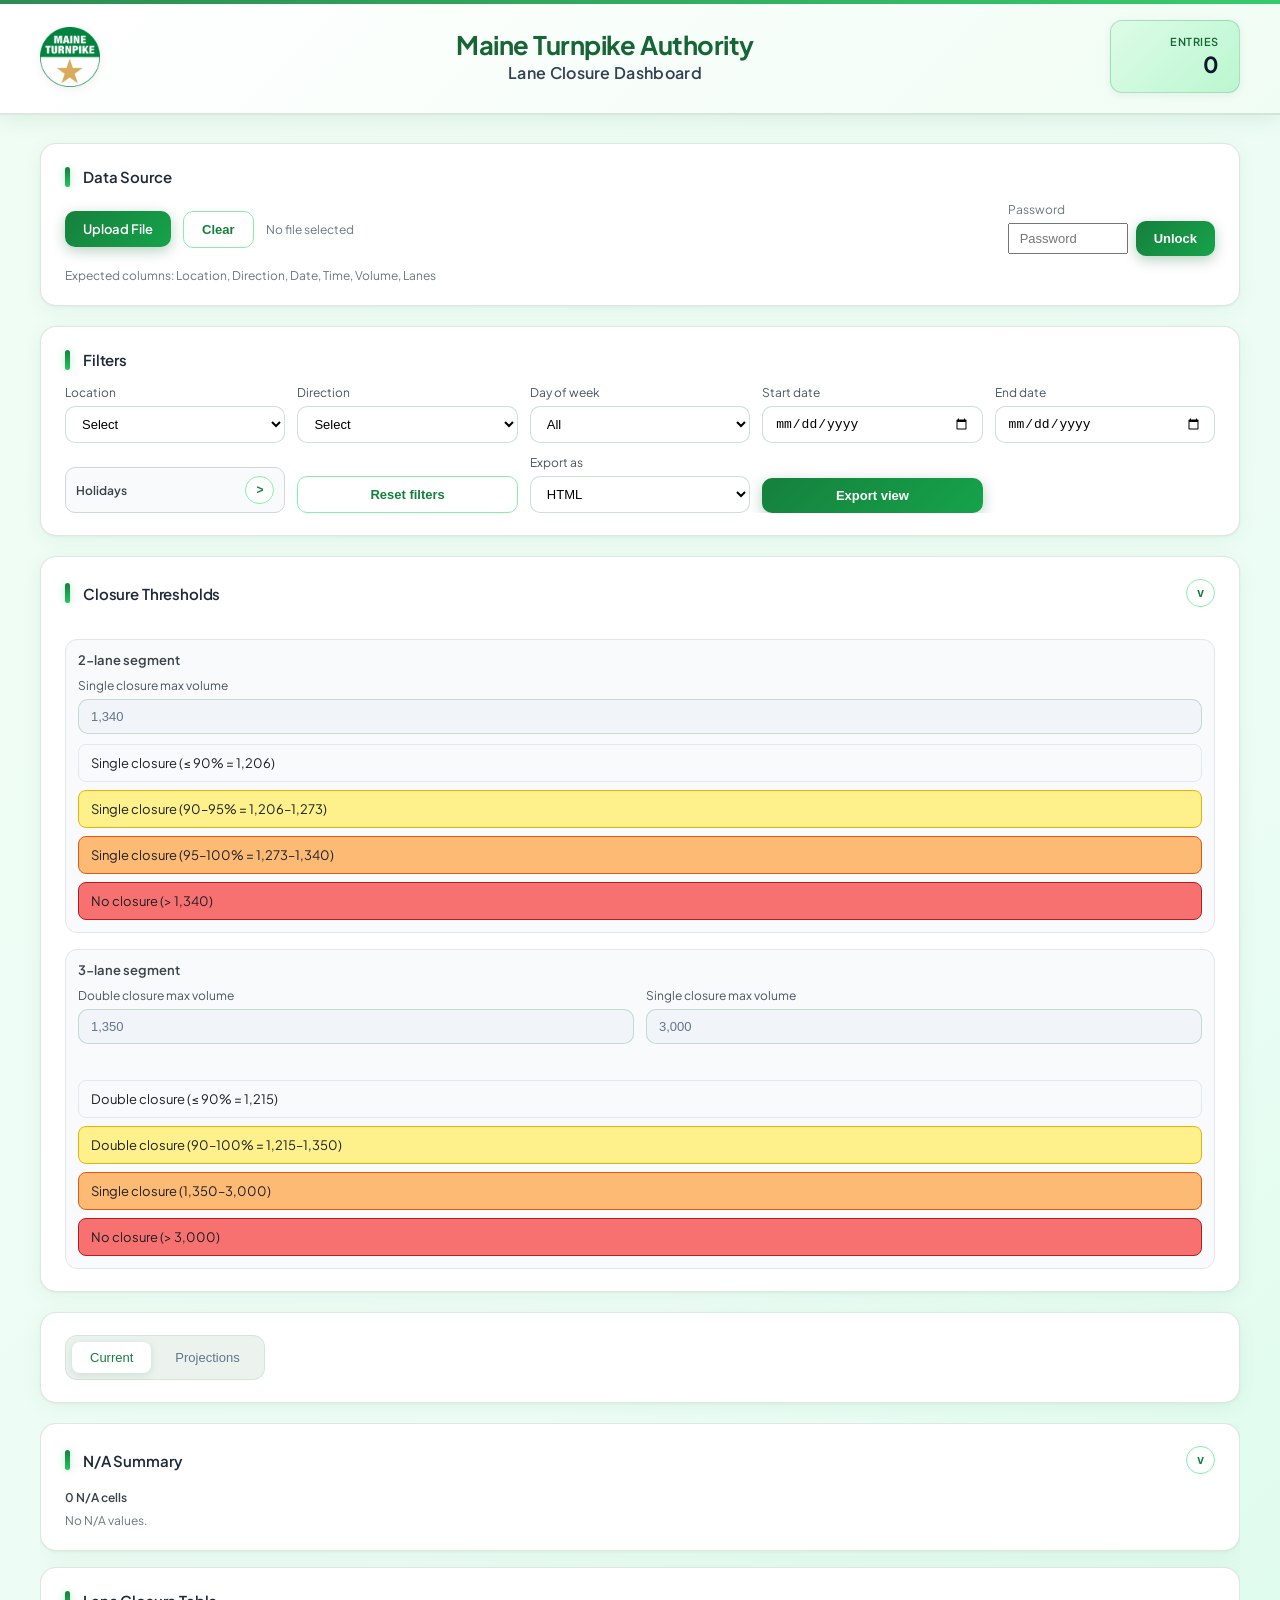
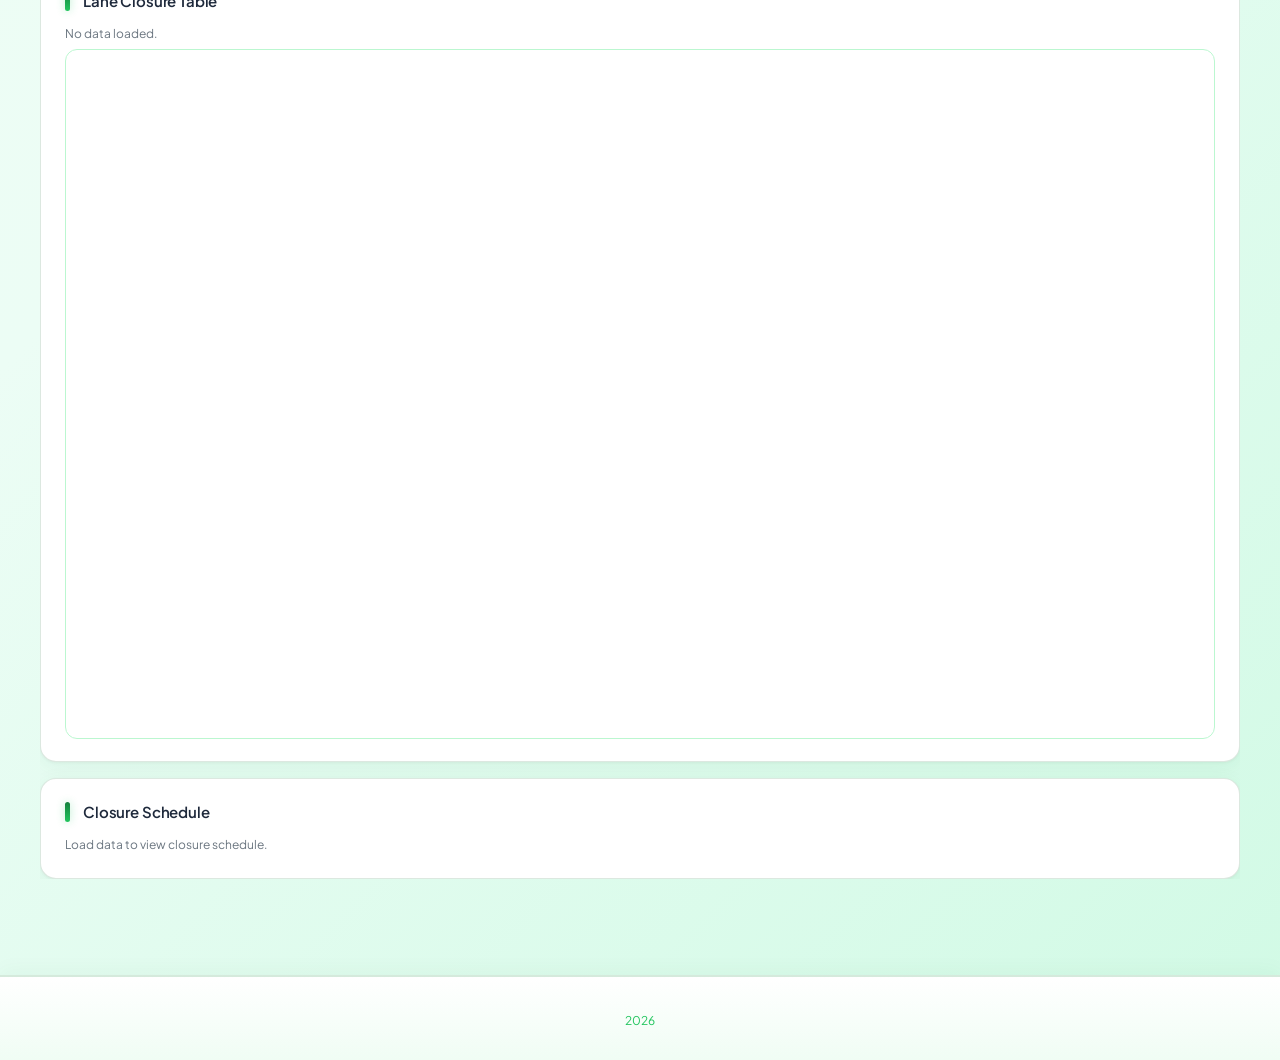
==== commit 34360423: "Remove company information from footer and clean up related CSS styles" ====
--- a/index.html
+++ b/index.html
@@ -400,8 +400,6 @@
     </main>
 
     <footer class="app-footer">
-      <p>Developed by Servet Lapardhaja</p>
-      <p class="company">HNTB Corporation</p>
       <p class="year">2026</p>
     </footer>
 
--- a/styles.css
+++ b/styles.css
@@ -149,11 +149,6 @@
 
 .app-footer p {
   margin: 4px 0;
-}
-
-.app-footer .company {
-  font-weight: 600;
-  color: #166534;
 }
 
 .app-footer .year {
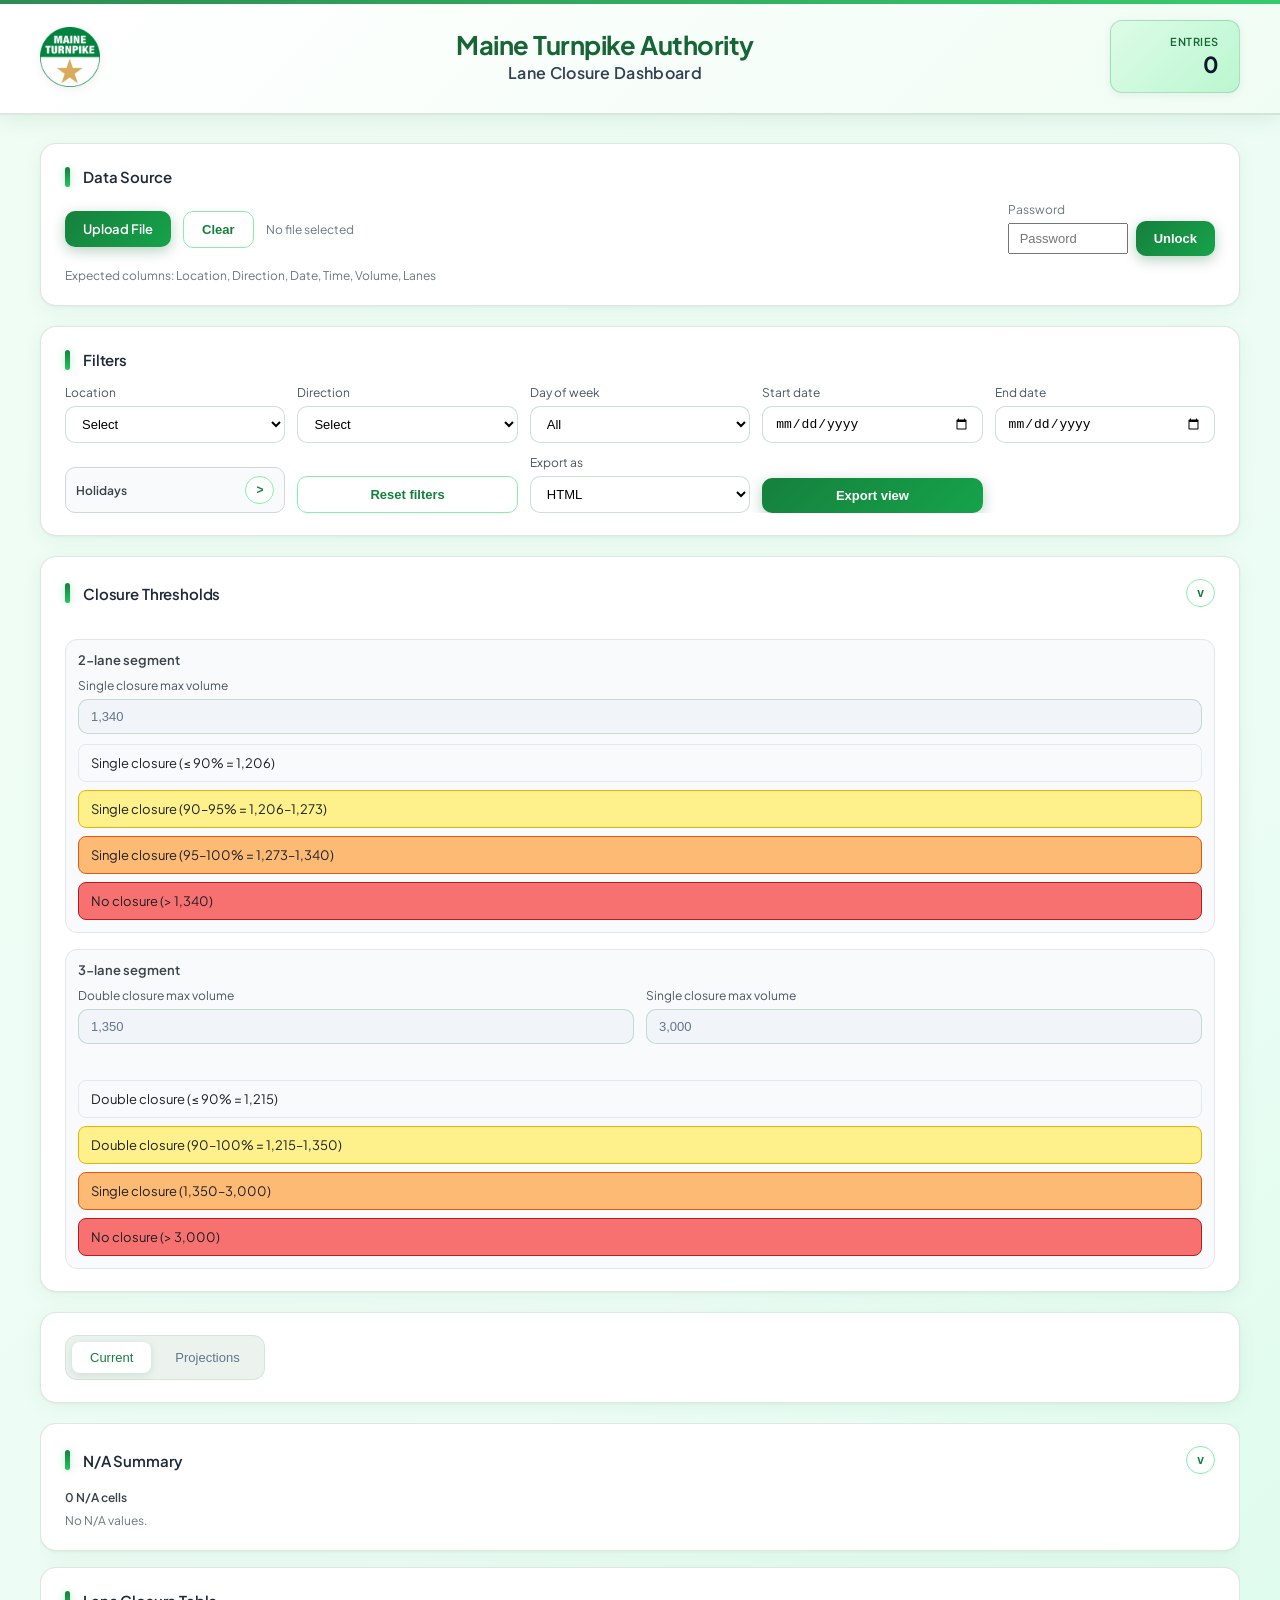
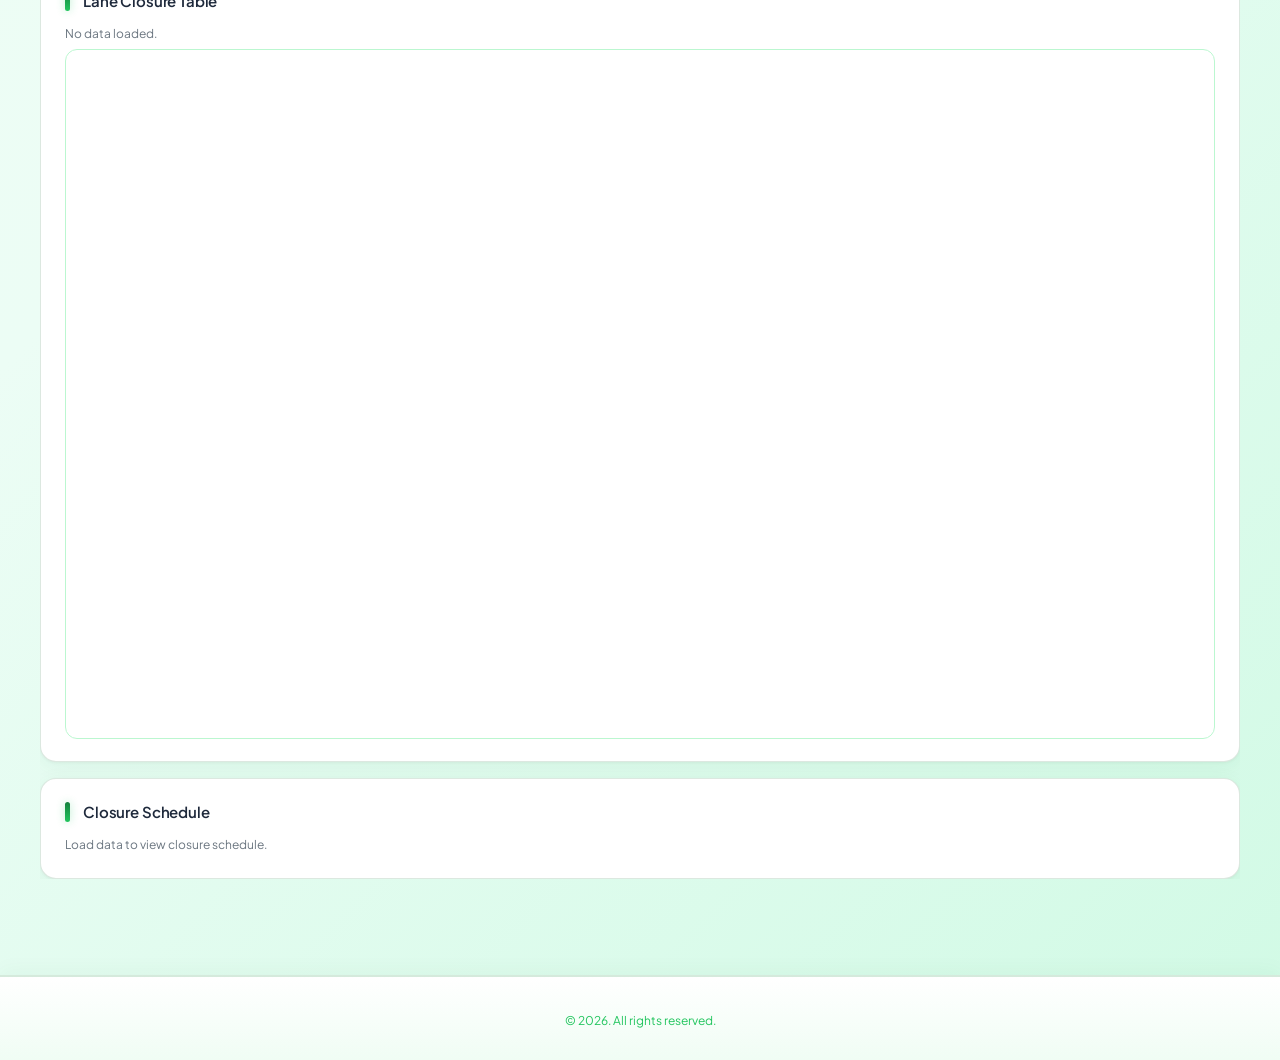
==== commit 19b5e9ce: "Update footer text in index.html to include copyright notice" ====
--- a/index.html
+++ b/index.html
@@ -400,7 +400,7 @@
     </main>
 
     <footer class="app-footer">
-      <p class="year">2026</p>
+      <p class="year">© 2026. All rights reserved.</p>
     </footer>
 
     <div id="loadingOverlay" class="loading-overlay" aria-hidden="true">
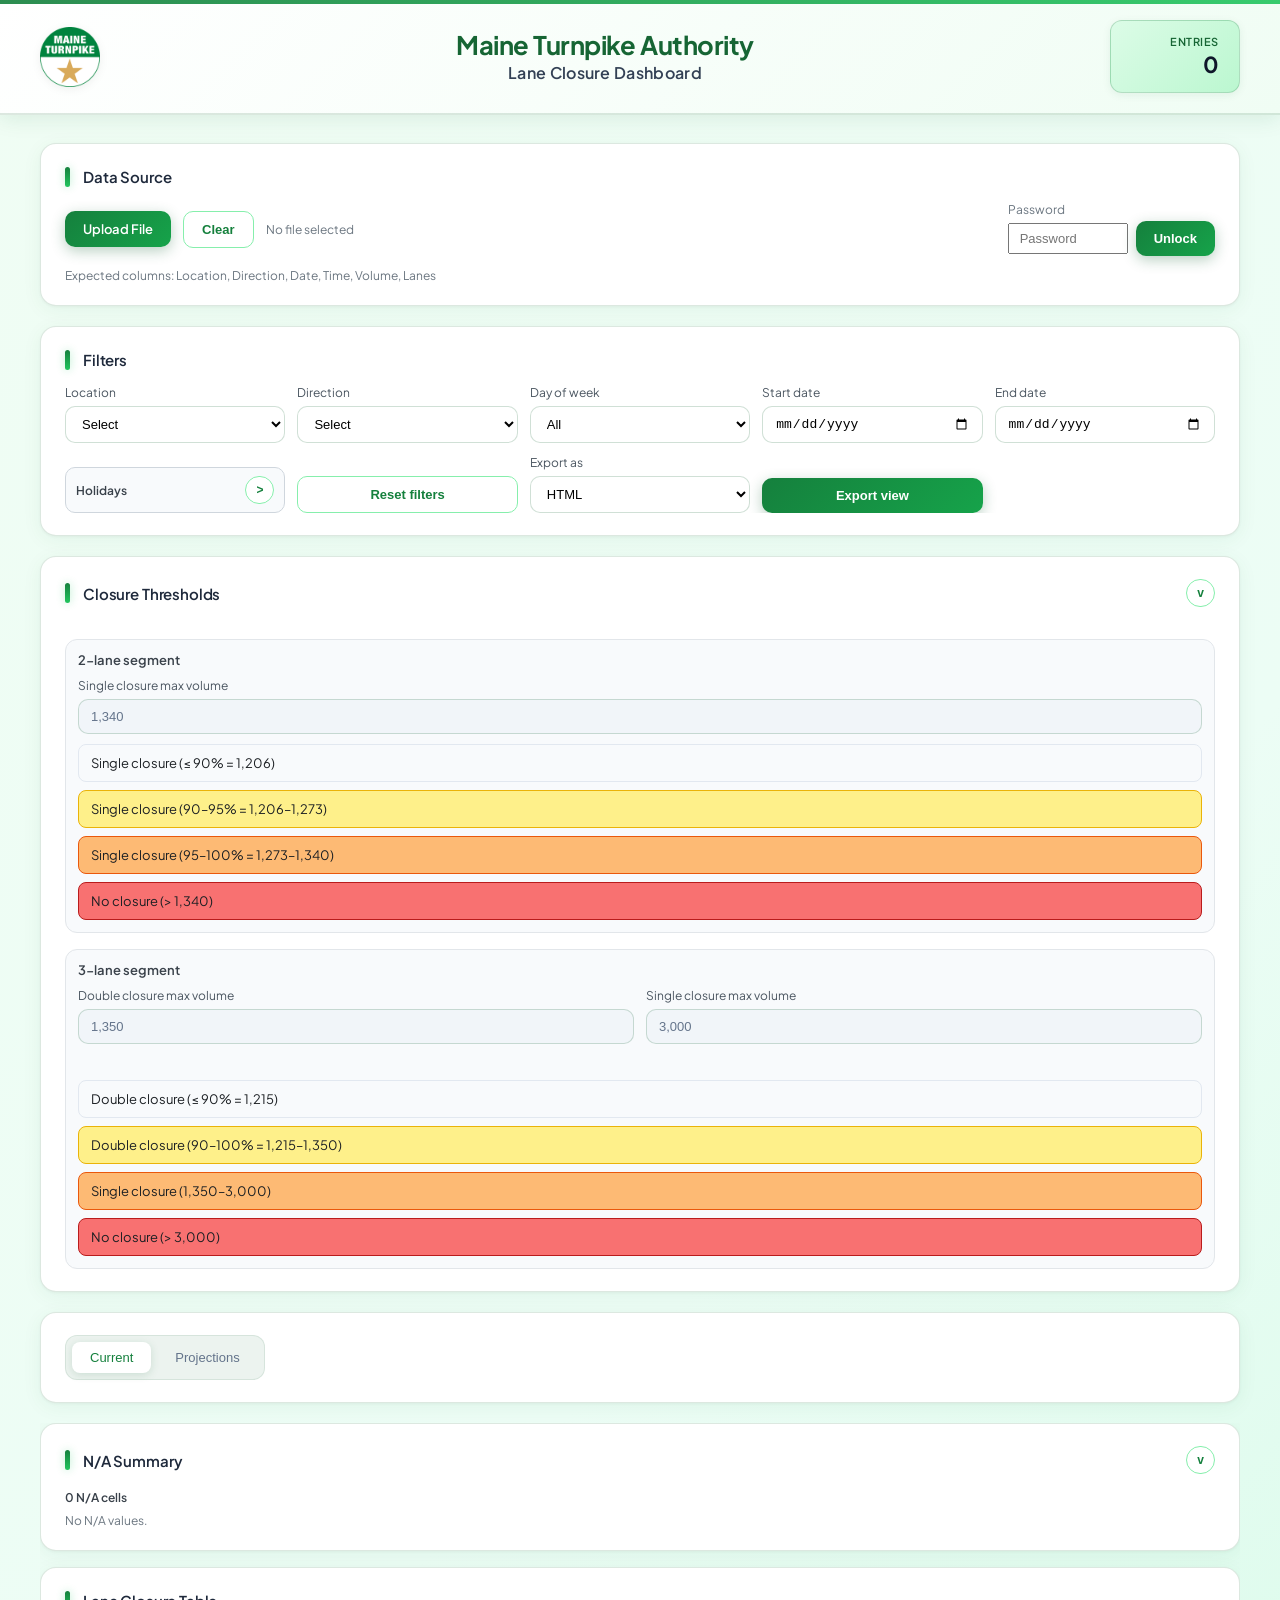
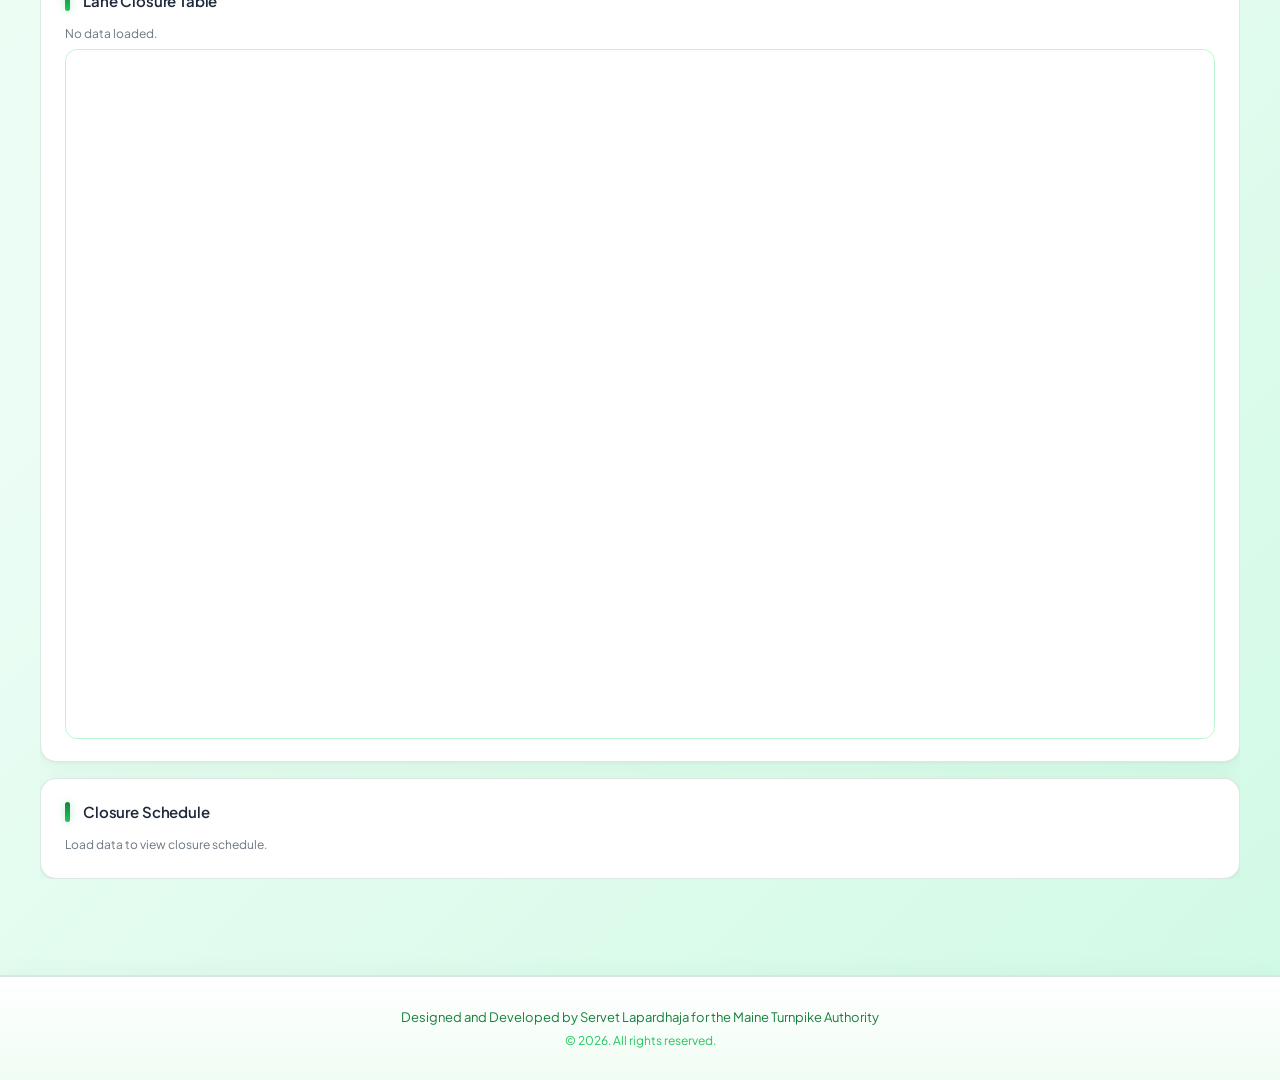
==== commit 5063f40a: "Add designer credit to footer in index.html" ====
--- a/index.html
+++ b/index.html
@@ -400,6 +400,7 @@
     </main>
 
     <footer class="app-footer">
+      <p>Designed and Developed by Servet Lapardhaja for the Maine Turnpike Authority</p>
       <p class="year">© 2026. All rights reserved.</p>
     </footer>
 
